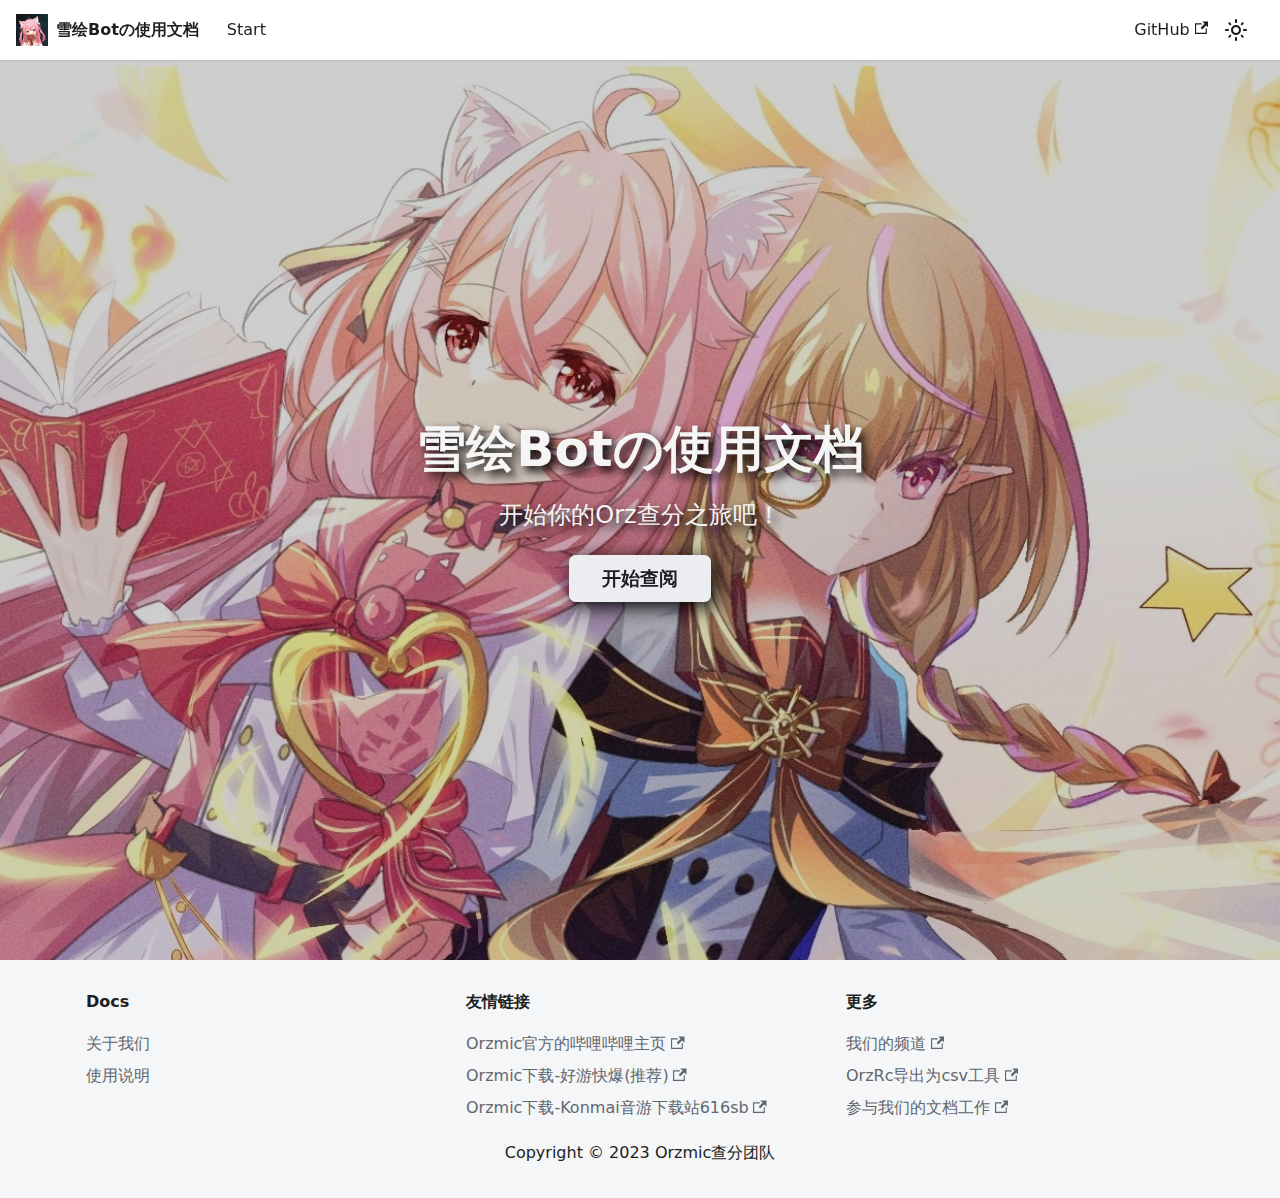
==== index.html @ 99a4433f "deploy: 4c0da86228ce7bf74ecfc6636455caff7d8a304c" ====
<!doctype html>
<html lang="zh-Hans" dir="ltr" class="plugin-pages plugin-id-default">
<head>
<meta charset="UTF-8">
<meta name="generator" content="Docusaurus v2.4.0">
<title data-rh="true">雪绘Botの使用文档</title><meta data-rh="true" property="og:title" content="雪绘Botの使用文档"><meta data-rh="true" name="viewport" content="width=device-width,initial-scale=1"><meta data-rh="true" name="twitter:card" content="summary_large_image"><meta data-rh="true" property="og:image" content="https://YukieBot.github.io/img/title.jpg"><meta data-rh="true" name="twitter:image" content="https://YukieBot.github.io/img/title.jpg"><meta data-rh="true" property="og:url" content="https://YukieBot.github.io/"><meta data-rh="true" name="docusaurus_locale" content="zh-Hans"><meta data-rh="true" name="docusaurus_tag" content="default"><meta data-rh="true" name="docsearch:language" content="zh-Hans"><meta data-rh="true" name="docsearch:docusaurus_tag" content="default"><meta data-rh="true" name="description" content="由Orz查分组共同开发的OrzmicBot，雪绘Bot，qq机器人，"><meta data-rh="true" property="og:description" content="由Orz查分组共同开发的OrzmicBot，雪绘Bot，qq机器人，"><link data-rh="true" rel="icon" href="/img/Yukie.ico"><link data-rh="true" rel="canonical" href="https://YukieBot.github.io/"><link data-rh="true" rel="alternate" href="https://YukieBot.github.io/" hreflang="zh-Hans"><link data-rh="true" rel="alternate" href="https://YukieBot.github.io/" hreflang="x-default"><script data-rh="true">function maybeInsertBanner(){window.__DOCUSAURUS_INSERT_BASEURL_BANNER&&insertBanner()}function insertBanner(){var n=document.getElementById("docusaurus-base-url-issue-banner-container");if(n){n.innerHTML='\n<div id="docusaurus-base-url-issue-banner" style="border: thick solid red; background-color: rgb(255, 230, 179); margin: 20px; padding: 20px; font-size: 20px;">\n   <p style="font-weight: bold; font-size: 30px;">Your Docusaurus site did not load properly.</p>\n   <p>A very common reason is a wrong site <a href="https://docusaurus.io/docs/docusaurus.config.js/#baseUrl" style="font-weight: bold;">baseUrl configuration</a>.</p>\n   <p>Current configured baseUrl = <span style="font-weight: bold; color: red;">/</span>  (default value)</p>\n   <p>We suggest trying baseUrl = <span id="docusaurus-base-url-issue-banner-suggestion-container" style="font-weight: bold; color: green;"></span></p>\n</div>\n';var e=document.getElementById("docusaurus-base-url-issue-banner-suggestion-container"),s=window.location.pathname,r="/"===s.substr(-1)?s:s+"/";e.innerHTML=r}}window.__DOCUSAURUS_INSERT_BASEURL_BANNER=!0,document.addEventListener("DOMContentLoaded",maybeInsertBanner)</script><link rel="stylesheet" href="/assets/css/styles.40ba8f8c.css">
<link rel="preload" href="/assets/js/runtime~main.01e84699.js" as="script">
<link rel="preload" href="/assets/js/main.6f981984.js" as="script">
</head>
<body class="navigation-with-keyboard">
<script>!function(){function t(t){document.documentElement.setAttribute("data-theme",t)}var e=function(){var t=null;try{t=new URLSearchParams(window.location.search).get("docusaurus-theme")}catch(t){}return t}()||function(){var t=null;try{t=localStorage.getItem("theme")}catch(t){}return t}();t(null!==e?e:"light")}()</script><div id="__docusaurus">
<div id="docusaurus-base-url-issue-banner-container"></div><div role="region" aria-label="跳到主要内容"><a class="skipToContent_fXgn" href="#docusaurus_skipToContent_fallback">跳到主要内容</a></div><nav aria-label="主导航" class="navbar navbar--fixed-top"><div class="navbar__inner"><div class="navbar__items"><button aria-label="切换导航栏" aria-expanded="false" class="navbar__toggle clean-btn" type="button"><svg width="30" height="30" viewBox="0 0 30 30" aria-hidden="true"><path stroke="currentColor" stroke-linecap="round" stroke-miterlimit="10" stroke-width="2" d="M4 7h22M4 15h22M4 23h22"></path></svg></button><a class="navbar__brand" href="/"><div class="navbar__logo"><img src="/img/Yukie.ico" alt="My Site Logo" class="themedImage_ToTc themedImage--light_HNdA"><img src="/img/Yukie.ico" alt="My Site Logo" class="themedImage_ToTc themedImage--dark_i4oU"></div><b class="navbar__title text--truncate">雪绘Botの使用文档</b></a><a class="navbar__item navbar__link" href="/docs/intro">Start</a></div><div class="navbar__items navbar__items--right"><a href="https://github.com/YukieBot" target="_blank" rel="noopener noreferrer" class="navbar__item navbar__link">GitHub<svg width="13.5" height="13.5" aria-hidden="true" viewBox="0 0 24 24" class="iconExternalLink_nPIU"><path fill="currentColor" d="M21 13v10h-21v-19h12v2h-10v15h17v-8h2zm3-12h-10.988l4.035 4-6.977 7.07 2.828 2.828 6.977-7.07 4.125 4.172v-11z"></path></svg></a><div class="toggle_vylO colorModeToggle_DEke"><button class="clean-btn toggleButton_gllP toggleButtonDisabled_aARS" type="button" disabled="" title="切换浅色/暗黑模式（当前为浅色模式）" aria-label="切换浅色/暗黑模式（当前为浅色模式）" aria-live="polite"><svg viewBox="0 0 24 24" width="24" height="24" class="lightToggleIcon_pyhR"><path fill="currentColor" d="M12,9c1.65,0,3,1.35,3,3s-1.35,3-3,3s-3-1.35-3-3S10.35,9,12,9 M12,7c-2.76,0-5,2.24-5,5s2.24,5,5,5s5-2.24,5-5 S14.76,7,12,7L12,7z M2,13l2,0c0.55,0,1-0.45,1-1s-0.45-1-1-1l-2,0c-0.55,0-1,0.45-1,1S1.45,13,2,13z M20,13l2,0c0.55,0,1-0.45,1-1 s-0.45-1-1-1l-2,0c-0.55,0-1,0.45-1,1S19.45,13,20,13z M11,2v2c0,0.55,0.45,1,1,1s1-0.45,1-1V2c0-0.55-0.45-1-1-1S11,1.45,11,2z M11,20v2c0,0.55,0.45,1,1,1s1-0.45,1-1v-2c0-0.55-0.45-1-1-1C11.45,19,11,19.45,11,20z M5.99,4.58c-0.39-0.39-1.03-0.39-1.41,0 c-0.39,0.39-0.39,1.03,0,1.41l1.06,1.06c0.39,0.39,1.03,0.39,1.41,0s0.39-1.03,0-1.41L5.99,4.58z M18.36,16.95 c-0.39-0.39-1.03-0.39-1.41,0c-0.39,0.39-0.39,1.03,0,1.41l1.06,1.06c0.39,0.39,1.03,0.39,1.41,0c0.39-0.39,0.39-1.03,0-1.41 L18.36,16.95z M19.42,5.99c0.39-0.39,0.39-1.03,0-1.41c-0.39-0.39-1.03-0.39-1.41,0l-1.06,1.06c-0.39,0.39-0.39,1.03,0,1.41 s1.03,0.39,1.41,0L19.42,5.99z M7.05,18.36c0.39-0.39,0.39-1.03,0-1.41c-0.39-0.39-1.03-0.39-1.41,0l-1.06,1.06 c-0.39,0.39-0.39,1.03,0,1.41s1.03,0.39,1.41,0L7.05,18.36z"></path></svg><svg viewBox="0 0 24 24" width="24" height="24" class="darkToggleIcon_wfgR"><path fill="currentColor" d="M9.37,5.51C9.19,6.15,9.1,6.82,9.1,7.5c0,4.08,3.32,7.4,7.4,7.4c0.68,0,1.35-0.09,1.99-0.27C17.45,17.19,14.93,19,12,19 c-3.86,0-7-3.14-7-7C5,9.07,6.81,6.55,9.37,5.51z M12,3c-4.97,0-9,4.03-9,9s4.03,9,9,9s9-4.03,9-9c0-0.46-0.04-0.92-0.1-1.36 c-0.98,1.37-2.58,2.26-4.4,2.26c-2.98,0-5.4-2.42-5.4-5.4c0-1.81,0.89-3.42,2.26-4.4C12.92,3.04,12.46,3,12,3L12,3z"></path></svg></button></div><div class="searchBox_ZlJk"></div></div></div><div role="presentation" class="navbar-sidebar__backdrop"></div></nav><div id="docusaurus_skipToContent_fallback" class="main-wrapper mainWrapper_z2l0"><div id="index-page-container"><div id="index-page-bg"></div><div id="index-page-bg-mask"></div><div id="index-page-main"><div id="logo"><span>雪绘Botの使用文档</span></div><div id="index-page-description">开始你的Orz查分之旅吧！</div><div id="index-page-button-container"><div id="index-page-button"><a class="button button--secondary button--lg" href="/docs/intro">开始查阅</a></div></div></div></div></div><footer class="footer"><div class="container container-fluid"><div class="row footer__links"><div class="col footer__col"><div class="footer__title">Docs</div><ul class="footer__items clean-list"><li class="footer__item"><a class="footer__link-item" href="/docs/intro">关于我们</a></li><li class="footer__item"><a class="footer__link-item" href="/docs/help">使用说明</a></li></ul></div><div class="col footer__col"><div class="footer__title">友情链接</div><ul class="footer__items clean-list"><li class="footer__item"><a href="https://space.bilibili.com/516654019" target="_blank" rel="noopener noreferrer" class="footer__link-item">Orzmic官方的哔哩哔哩主页<svg width="13.5" height="13.5" aria-hidden="true" viewBox="0 0 24 24" class="iconExternalLink_nPIU"><path fill="currentColor" d="M21 13v10h-21v-19h12v2h-10v15h17v-8h2zm3-12h-10.988l4.035 4-6.977 7.07 2.828 2.828 6.977-7.07 4.125 4.172v-11z"></path></svg></a></li><li class="footer__item"><a href="https://www.3839.com/a/131304.htm" target="_blank" rel="noopener noreferrer" class="footer__link-item">Orzmic下载-好游快爆(推荐)<svg width="13.5" height="13.5" aria-hidden="true" viewBox="0 0 24 24" class="iconExternalLink_nPIU"><path fill="currentColor" d="M21 13v10h-21v-19h12v2h-10v15h17v-8h2zm3-12h-10.988l4.035 4-6.977 7.07 2.828 2.828 6.977-7.07 4.125 4.172v-11z"></path></svg></a></li><li class="footer__item"><a href="https://616.sb/#O" target="_blank" rel="noopener noreferrer" class="footer__link-item">Orzmic下载-Konmai音游下载站616sb<svg width="13.5" height="13.5" aria-hidden="true" viewBox="0 0 24 24" class="iconExternalLink_nPIU"><path fill="currentColor" d="M21 13v10h-21v-19h12v2h-10v15h17v-8h2zm3-12h-10.988l4.035 4-6.977 7.07 2.828 2.828 6.977-7.07 4.125 4.172v-11z"></path></svg></a></li></ul></div><div class="col footer__col"><div class="footer__title">更多</div><ul class="footer__items clean-list"><li class="footer__item"><a href="https://pd.qq.com/s/dyvq3ldez" target="_blank" rel="noopener noreferrer" class="footer__link-item">我们的频道<svg width="13.5" height="13.5" aria-hidden="true" viewBox="0 0 24 24" class="iconExternalLink_nPIU"><path fill="currentColor" d="M21 13v10h-21v-19h12v2h-10v15h17v-8h2zm3-12h-10.988l4.035 4-6.977 7.07 2.828 2.828 6.977-7.07 4.125 4.172v-11z"></path></svg></a></li><li class="footer__item"><a href="https://orztool.github.io/" target="_blank" rel="noopener noreferrer" class="footer__link-item">OrzRc导出为csv工具<svg width="13.5" height="13.5" aria-hidden="true" viewBox="0 0 24 24" class="iconExternalLink_nPIU"><path fill="currentColor" d="M21 13v10h-21v-19h12v2h-10v15h17v-8h2zm3-12h-10.988l4.035 4-6.977 7.07 2.828 2.828 6.977-7.07 4.125 4.172v-11z"></path></svg></a></li><li class="footer__item"><a href="https://github.com/yukiebot/yukiebot.github.io/" target="_blank" rel="noopener noreferrer" class="footer__link-item">参与我们的文档工作<svg width="13.5" height="13.5" aria-hidden="true" viewBox="0 0 24 24" class="iconExternalLink_nPIU"><path fill="currentColor" d="M21 13v10h-21v-19h12v2h-10v15h17v-8h2zm3-12h-10.988l4.035 4-6.977 7.07 2.828 2.828 6.977-7.07 4.125 4.172v-11z"></path></svg></a></li></ul></div></div><div class="footer__bottom text--center"><div class="footer__copyright">Copyright © 2023 Orzmic查分团队</div></div></div></footer></div>
<script src="/assets/js/runtime~main.01e84699.js"></script>
<script src="/assets/js/main.6f981984.js"></script>
</body>
</html>
---- assets/css/styles.40ba8f8c.css ----
.col,.container{padding:0 var(--ifm-spacing-horizontal);width:100%}.markdown>h2,.markdown>h3,.markdown>h4,.markdown>h5,.markdown>h6{margin-bottom:calc(var(--ifm-heading-vertical-rhythm-bottom)*var(--ifm-leading))}.markdown li,body{word-wrap:break-word}body,ol ol,ol ul,ul ol,ul ul{margin:0}pre,table{overflow:auto}blockquote,pre{margin:0 0 var(--ifm-spacing-vertical)}.breadcrumbs__link,.button{transition-timing-function:var(--ifm-transition-timing-default)}.button,code{vertical-align:middle}.button--outline.button--active,.button--outline:active,.button--outline:hover,:root{--ifm-button-color:var(--ifm-font-color-base-inverse)}.menu__link:hover,a{transition:color var(--ifm-transition-fast) var(--ifm-transition-timing-default)}.navbar--dark,:root{--ifm-navbar-link-hover-color:var(--ifm-color-primary)}.menu,.navbar-sidebar{overflow-x:hidden}:root,html[data-theme=dark]{--ifm-color-emphasis-500:var(--ifm-color-gray-500)}.toggleButton_gllP,html{-webkit-tap-highlight-color:transparent}.clean-list,.containsTaskList_mC6p,.details_lb9f>summary,.dropdown__menu,.menu__list{list-style:none}:root{--ifm-color-scheme:light;--ifm-dark-value:10%;--ifm-darker-value:15%;--ifm-darkest-value:30%;--ifm-light-value:15%;--ifm-lighter-value:30%;--ifm-lightest-value:50%;--ifm-contrast-background-value:90%;--ifm-contrast-foreground-value:70%;--ifm-contrast-background-dark-value:70%;--ifm-contrast-foreground-dark-value:90%;--ifm-color-primary:#3578e5;--ifm-color-secondary:#ebedf0;--ifm-color-success:#00a400;--ifm-color-info:#54c7ec;--ifm-color-warning:#ffba00;--ifm-color-danger:#fa383e;--ifm-color-primary-dark:#306cce;--ifm-color-primary-darker:#2d66c3;--ifm-color-primary-darkest:#2554a0;--ifm-color-primary-light:#538ce9;--ifm-color-primary-lighter:#72a1ed;--ifm-color-primary-lightest:#9abcf2;--ifm-color-primary-contrast-background:#ebf2fc;--ifm-color-primary-contrast-foreground:#102445;--ifm-color-secondary-dark:#d4d5d8;--ifm-color-secondary-darker:#c8c9cc;--ifm-color-secondary-darkest:#a4a6a8;--ifm-color-secondary-light:#eef0f2;--ifm-color-secondary-lighter:#f1f2f5;--ifm-color-secondary-lightest:#f5f6f8;--ifm-color-secondary-contrast-background:#fdfdfe;--ifm-color-secondary-contrast-foreground:#474748;--ifm-color-success-dark:#009400;--ifm-color-success-darker:#008b00;--ifm-color-success-darkest:#007300;--ifm-color-success-light:#26b226;--ifm-color-success-lighter:#4dbf4d;--ifm-color-success-lightest:#80d280;--ifm-color-success-contrast-background:#e6f6e6;--ifm-color-success-contrast-foreground:#003100;--ifm-color-info-dark:#4cb3d4;--ifm-color-info-darker:#47a9c9;--ifm-color-info-darkest:#3b8ba5;--ifm-color-info-light:#6ecfef;--ifm-color-info-lighter:#87d8f2;--ifm-color-info-lightest:#aae3f6;--ifm-color-info-contrast-background:#eef9fd;--ifm-color-info-contrast-foreground:#193c47;--ifm-color-warning-dark:#e6a700;--ifm-color-warning-darker:#d99e00;--ifm-color-warning-darkest:#b38200;--ifm-color-warning-light:#ffc426;--ifm-color-warning-lighter:#ffcf4d;--ifm-color-warning-lightest:#ffdd80;--ifm-color-warning-contrast-background:#fff8e6;--ifm-color-warning-contrast-foreground:#4d3800;--ifm-color-danger-dark:#e13238;--ifm-color-danger-darker:#d53035;--ifm-color-danger-darkest:#af272b;--ifm-color-danger-light:#fb565b;--ifm-color-danger-lighter:#fb7478;--ifm-color-danger-lightest:#fd9c9f;--ifm-color-danger-contrast-background:#ffebec;--ifm-color-danger-contrast-foreground:#4b1113;--ifm-color-white:#fff;--ifm-color-black:#000;--ifm-color-gray-0:var(--ifm-color-white);--ifm-color-gray-100:#f5f6f7;--ifm-color-gray-200:#ebedf0;--ifm-color-gray-300:#dadde1;--ifm-color-gray-400:#ccd0d5;--ifm-color-gray-500:#bec3c9;--ifm-color-gray-600:#8d949e;--ifm-color-gray-700:#606770;--ifm-color-gray-800:#444950;--ifm-color-gray-900:#1c1e21;--ifm-color-gray-1000:var(--ifm-color-black);--ifm-color-emphasis-0:var(--ifm-color-gray-0);--ifm-color-emphasis-100:var(--ifm-color-gray-100);--ifm-color-emphasis-200:var(--ifm-color-gray-200);--ifm-color-emphasis-300:var(--ifm-color-gray-300);--ifm-color-emphasis-400:var(--ifm-color-gray-400);--ifm-color-emphasis-600:var(--ifm-color-gray-600);--ifm-color-emphasis-700:var(--ifm-color-gray-700);--ifm-color-emphasis-800:var(--ifm-color-gray-800);--ifm-color-emphasis-900:var(--ifm-color-gray-900);--ifm-color-emphasis-1000:var(--ifm-color-gray-1000);--ifm-color-content:var(--ifm-color-emphasis-900);--ifm-color-content-inverse:var(--ifm-color-emphasis-0);--ifm-color-content-secondary:#525860;--ifm-background-color:#0000;--ifm-background-surface-color:var(--ifm-color-content-inverse);--ifm-global-border-width:1px;--ifm-global-radius:0.4rem;--ifm-hover-overlay:#0000000d;--ifm-font-color-base:var(--ifm-color-content);--ifm-font-color-base-inverse:var(--ifm-color-content-inverse);--ifm-font-color-secondary:var(--ifm-color-content-secondary);--ifm-font-family-base:system-ui,-apple-system,Segoe UI,Roboto,Ubuntu,Cantarell,Noto Sans,sans-serif,BlinkMacSystemFont,"Segoe UI",Helvetica,Arial,sans-serif,"Apple Color Emoji","Segoe UI Emoji","Segoe UI Symbol";--ifm-font-family-monospace:SFMono-Regular,Menlo,Monaco,Consolas,"Liberation Mono","Courier New",monospace;--ifm-font-size-base:100%;--ifm-font-weight-light:300;--ifm-font-weight-normal:400;--ifm-font-weight-semibold:500;--ifm-font-weight-bold:700;--ifm-font-weight-base:var(--ifm-font-weight-normal);--ifm-line-height-base:1.65;--ifm-global-spacing:1rem;--ifm-spacing-vertical:var(--ifm-global-spacing);--ifm-spacing-horizontal:var(--ifm-global-spacing);--ifm-transition-fast:200ms;--ifm-transition-slow:400ms;--ifm-transition-timing-default:cubic-bezier(0.08,0.52,0.52,1);--ifm-global-shadow-lw:0 1px 2px 0 #0000001a;--ifm-global-shadow-md:0 5px 40px #0003;--ifm-global-shadow-tl:0 12px 28px 0 #0003,0 2px 4px 0 #0000001a;--ifm-z-index-dropdown:100;--ifm-z-index-fixed:200;--ifm-z-index-overlay:400;--ifm-container-width:1140px;--ifm-container-width-xl:1320px;--ifm-code-background:#f6f7f8;--ifm-code-border-radius:var(--ifm-global-radius);--ifm-code-font-size:90%;--ifm-code-padding-horizontal:0.1rem;--ifm-code-padding-vertical:0.1rem;--ifm-pre-background:var(--ifm-code-background);--ifm-pre-border-radius:var(--ifm-code-border-radius);--ifm-pre-color:inherit;--ifm-pre-line-height:1.45;--ifm-pre-padding:1rem;--ifm-heading-color:inherit;--ifm-heading-margin-top:0;--ifm-heading-margin-bottom:var(--ifm-spacing-vertical);--ifm-heading-font-family:var(--ifm-font-family-base);--ifm-heading-font-weight:var(--ifm-font-weight-bold);--ifm-heading-line-height:1.25;--ifm-h1-font-size:2rem;--ifm-h2-font-size:1.5rem;--ifm-h3-font-size:1.25rem;--ifm-h4-font-size:1rem;--ifm-h5-font-size:0.875rem;--ifm-h6-font-size:0.85rem;--ifm-image-alignment-padding:1.25rem;--ifm-leading-desktop:1.25;--ifm-leading:calc(var(--ifm-leading-desktop)*1rem);--ifm-list-left-padding:2rem;--ifm-list-margin:1rem;--ifm-list-item-margin:0.25rem;--ifm-list-paragraph-margin:1rem;--ifm-table-cell-padding:0.75rem;--ifm-table-background:#0000;--ifm-table-stripe-background:#00000008;--ifm-table-border-width:1px;--ifm-table-border-color:var(--ifm-color-emphasis-300);--ifm-table-head-background:inherit;--ifm-table-head-color:inherit;--ifm-table-head-font-weight:var(--ifm-font-weight-bold);--ifm-table-cell-color:inherit;--ifm-link-color:var(--ifm-color-primary);--ifm-link-decoration:none;--ifm-link-hover-color:var(--ifm-link-color);--ifm-link-hover-decoration:underline;--ifm-paragraph-margin-bottom:var(--ifm-leading);--ifm-blockquote-font-size:var(--ifm-font-size-base);--ifm-blockquote-border-left-width:2px;--ifm-blockquote-padding-horizontal:var(--ifm-spacing-horizontal);--ifm-blockquote-padding-vertical:0;--ifm-blockquote-shadow:none;--ifm-blockquote-color:var(--ifm-color-emphasis-800);--ifm-blockquote-border-color:var(--ifm-color-emphasis-300);--ifm-hr-background-color:var(--ifm-color-emphasis-500);--ifm-hr-height:1px;--ifm-hr-margin-vertical:1.5rem;--ifm-scrollbar-size:7px;--ifm-scrollbar-track-background-color:#f1f1f1;--ifm-scrollbar-thumb-background-color:silver;--ifm-scrollbar-thumb-hover-background-color:#a7a7a7;--ifm-alert-background-color:inherit;--ifm-alert-border-color:inherit;--ifm-alert-border-radius:var(--ifm-global-radius);--ifm-alert-border-width:0px;--ifm-alert-border-left-width:5px;--ifm-alert-color:var(--ifm-font-color-base);--ifm-alert-padding-horizontal:var(--ifm-spacing-horizontal);--ifm-alert-padding-vertical:var(--ifm-spacing-vertical);--ifm-alert-shadow:var(--ifm-global-shadow-lw);--ifm-avatar-intro-margin:1rem;--ifm-avatar-intro-alignment:inherit;--ifm-avatar-photo-size:3rem;--ifm-badge-background-color:inherit;--ifm-badge-border-color:inherit;--ifm-badge-border-radius:var(--ifm-global-radius);--ifm-badge-border-width:var(--ifm-global-border-width);--ifm-badge-color:var(--ifm-color-white);--ifm-badge-padding-horizontal:calc(var(--ifm-spacing-horizontal)*0.5);--ifm-badge-padding-vertical:calc(var(--ifm-spacing-vertical)*0.25);--ifm-breadcrumb-border-radius:1.5rem;--ifm-breadcrumb-spacing:0.5rem;--ifm-breadcrumb-color-active:var(--ifm-color-primary);--ifm-breadcrumb-item-background-active:var(--ifm-hover-overlay);--ifm-breadcrumb-padding-horizontal:0.8rem;--ifm-breadcrumb-padding-vertical:0.4rem;--ifm-breadcrumb-size-multiplier:1;--ifm-breadcrumb-separator:url('data:image/svg+xml;utf8,<svg xmlns="http://www.w3.org/2000/svg" x="0px" y="0px" viewBox="0 0 256 256"><g><g><polygon points="79.093,0 48.907,30.187 146.72,128 48.907,225.813 79.093,256 207.093,128"/></g></g><g></g><g></g><g></g><g></g><g></g><g></g><g></g><g></g><g></g><g></g><g></g><g></g><g></g><g></g><g></g></svg>');--ifm-breadcrumb-separator-filter:none;--ifm-breadcrumb-separator-size:0.5rem;--ifm-breadcrumb-separator-size-multiplier:1.25;--ifm-button-background-color:inherit;--ifm-button-border-color:var(--ifm-button-background-color);--ifm-button-border-width:var(--ifm-global-border-width);--ifm-button-font-weight:var(--ifm-font-weight-bold);--ifm-button-padding-horizontal:1.5rem;--ifm-button-padding-vertical:0.375rem;--ifm-button-size-multiplier:1;--ifm-button-transition-duration:var(--ifm-transition-fast);--ifm-button-border-radius:calc(var(--ifm-global-radius)*var(--ifm-button-size-multiplier));--ifm-button-group-spacing:2px;--ifm-card-background-color:var(--ifm-background-surface-color);--ifm-card-border-radius:calc(var(--ifm-global-radius)*2);--ifm-card-horizontal-spacing:var(--ifm-global-spacing);--ifm-card-vertical-spacing:var(--ifm-global-spacing);--ifm-toc-border-color:var(--ifm-color-emphasis-300);--ifm-toc-link-color:var(--ifm-color-content-secondary);--ifm-toc-padding-vertical:0.5rem;--ifm-toc-padding-horizontal:0.5rem;--ifm-dropdown-background-color:var(--ifm-background-surface-color);--ifm-dropdown-font-weight:var(--ifm-font-weight-semibold);--ifm-dropdown-link-color:var(--ifm-font-color-base);--ifm-dropdown-hover-background-color:var(--ifm-hover-overlay);--ifm-footer-background-color:var(--ifm-color-emphasis-100);--ifm-footer-color:inherit;--ifm-footer-link-color:var(--ifm-color-emphasis-700);--ifm-footer-link-hover-color:var(--ifm-color-primary);--ifm-footer-link-horizontal-spacing:0.5rem;--ifm-footer-padding-horizontal:calc(var(--ifm-spacing-horizontal)*2);--ifm-footer-padding-vertical:calc(var(--ifm-spacing-vertical)*2);--ifm-footer-title-color:inherit;--ifm-footer-logo-max-width:min(30rem,90vw);--ifm-hero-background-color:var(--ifm-background-surface-color);--ifm-hero-text-color:var(--ifm-color-emphasis-800);--ifm-menu-color:var(--ifm-color-emphasis-700);--ifm-menu-color-active:var(--ifm-color-primary);--ifm-menu-color-background-active:var(--ifm-hover-overlay);--ifm-menu-color-background-hover:var(--ifm-hover-overlay);--ifm-menu-link-padding-horizontal:0.75rem;--ifm-menu-link-padding-vertical:0.375rem;--ifm-menu-link-sublist-icon:url('data:image/svg+xml;utf8,<svg xmlns="http://www.w3.org/2000/svg" width="16px" height="16px" viewBox="0 0 24 24"><path fill="rgba(0,0,0,0.5)" d="M7.41 15.41L12 10.83l4.59 4.58L18 14l-6-6-6 6z"></path></svg>');--ifm-menu-link-sublist-icon-filter:none;--ifm-navbar-background-color:var(--ifm-background-surface-color);--ifm-navbar-height:3.75rem;--ifm-navbar-item-padding-horizontal:0.75rem;--ifm-navbar-item-padding-vertical:0.25rem;--ifm-navbar-link-color:var(--ifm-font-color-base);--ifm-navbar-link-active-color:var(--ifm-link-color);--ifm-navbar-padding-horizontal:var(--ifm-spacing-horizontal);--ifm-navbar-padding-vertical:calc(var(--ifm-spacing-vertical)*0.5);--ifm-navbar-shadow:var(--ifm-global-shadow-lw);--ifm-navbar-search-input-background-color:var(--ifm-color-emphasis-200);--ifm-navbar-search-input-color:var(--ifm-color-emphasis-800);--ifm-navbar-search-input-placeholder-color:var(--ifm-color-emphasis-500);--ifm-navbar-search-input-icon:url('data:image/svg+xml;utf8,<svg fill="currentColor" xmlns="http://www.w3.org/2000/svg" viewBox="0 0 16 16" height="16px" width="16px"><path d="M6.02945,10.20327a4.17382,4.17382,0,1,1,4.17382-4.17382A4.15609,4.15609,0,0,1,6.02945,10.20327Zm9.69195,4.2199L10.8989,9.59979A5.88021,5.88021,0,0,0,12.058,6.02856,6.00467,6.00467,0,1,0,9.59979,10.8989l4.82338,4.82338a.89729.89729,0,0,0,1.29912,0,.89749.89749,0,0,0-.00087-1.29909Z" /></svg>');--ifm-navbar-sidebar-width:83vw;--ifm-pagination-border-radius:var(--ifm-global-radius);--ifm-pagination-color-active:var(--ifm-color-primary);--ifm-pagination-font-size:1rem;--ifm-pagination-item-active-background:var(--ifm-hover-overlay);--ifm-pagination-page-spacing:0.2em;--ifm-pagination-padding-horizontal:calc(var(--ifm-spacing-horizontal)*1);--ifm-pagination-padding-vertical:calc(var(--ifm-spacing-vertical)*0.25);--ifm-pagination-nav-border-radius:var(--ifm-global-radius);--ifm-pagination-nav-color-hover:var(--ifm-color-primary);--ifm-pills-color-active:var(--ifm-color-primary);--ifm-pills-color-background-active:var(--ifm-hover-overlay);--ifm-pills-spacing:0.125rem;--ifm-tabs-color:var(--ifm-font-color-secondary);--ifm-tabs-color-active:var(--ifm-color-primary);--ifm-tabs-color-active-border:var(--ifm-tabs-color-active);--ifm-tabs-padding-horizontal:1rem;--ifm-tabs-padding-vertical:1rem;--docusaurus-progress-bar-color:var(--ifm-color-primary);--ifm-color-primary:#ff8661;--ifm-color-primary-dark:#ff6b3e;--ifm-color-primary-darker:#ff5e2c;--ifm-color-primary-darkest:#f63a00;--ifm-color-primary-light:#ffa184;--ifm-color-primary-lighter:#ffae96;--ifm-color-primary-lightest:#ffd7cb;--ifm-code-font-size:95%;--docusaurus-highlighted-code-line-bg:#0000001a;--docusaurus-announcement-bar-height:auto;--docusaurus-tag-list-border:var(--ifm-color-emphasis-300);--docusaurus-collapse-button-bg:#0000;--docusaurus-collapse-button-bg-hover:#0000001a;--doc-sidebar-width:300px;--doc-sidebar-hidden-width:30px}.badge--danger,.badge--info,.badge--primary,.badge--secondary,.badge--success,.badge--warning{--ifm-badge-border-color:var(--ifm-badge-background-color)}.button--link,.button--outline{--ifm-button-background-color:#0000}*{box-sizing:border-box}html{-webkit-font-smoothing:antialiased;-webkit-text-size-adjust:100%;text-size-adjust:100%;background-color:var(--ifm-background-color);color:var(--ifm-font-color-base);color-scheme:var(--ifm-color-scheme);font:var(--ifm-font-size-base)/var(--ifm-line-height-base) var(--ifm-font-family-base);text-rendering:optimizelegibility}iframe{border:0;color-scheme:auto}.container{margin:0 auto;max-width:var(--ifm-container-width)}.container--fluid{max-width:inherit}.row{display:flex;flex-wrap:wrap;margin:0 calc(var(--ifm-spacing-horizontal)*-1)}.margin-bottom--none,.margin-vert--none,.markdown>:last-child{margin-bottom:0!important}.margin-top--none,.margin-vert--none{margin-top:0!important}.row--no-gutters{margin-left:0;margin-right:0}.margin-horiz--none,.margin-right--none{margin-right:0!important}.row--no-gutters>.col{padding-left:0;padding-right:0}.row--align-top{align-items:flex-start}.row--align-bottom{align-items:flex-end}.menuExternalLink_NmtK,.row--align-center{align-items:center}.row--align-stretch{align-items:stretch}.row--align-baseline{align-items:baseline}.col{--ifm-col-width:100%;flex:1 0;margin-left:0;max-width:var(--ifm-col-width)}.padding-bottom--none,.padding-vert--none{padding-bottom:0!important}.padding-top--none,.padding-vert--none{padding-top:0!important}.padding-horiz--none,.padding-left--none{padding-left:0!important}.padding-horiz--none,.padding-right--none{padding-right:0!important}.col[class*=col--]{flex:0 0 var(--ifm-col-width)}.col--1{--ifm-col-width:8.33333%}.col--offset-1{margin-left:8.33333%}.col--2{--ifm-col-width:16.66667%}.col--offset-2{margin-left:16.66667%}.col--3{--ifm-col-width:25%}.col--offset-3{margin-left:25%}.col--4{--ifm-col-width:33.33333%}.col--offset-4{margin-left:33.33333%}.col--5{--ifm-col-width:41.66667%}.col--offset-5{margin-left:41.66667%}.col--6{--ifm-col-width:50%}.col--offset-6{margin-left:50%}.col--7{--ifm-col-width:58.33333%}.col--offset-7{margin-left:58.33333%}.col--8{--ifm-col-width:66.66667%}.col--offset-8{margin-left:66.66667%}.col--9{--ifm-col-width:75%}.col--offset-9{margin-left:75%}.col--10{--ifm-col-width:83.33333%}.col--offset-10{margin-left:83.33333%}.col--11{--ifm-col-width:91.66667%}.col--offset-11{margin-left:91.66667%}.col--12{--ifm-col-width:100%}.col--offset-12{margin-left:100%}.margin-horiz--none,.margin-left--none{margin-left:0!important}.margin--none{margin:0!important}.margin-bottom--xs,.margin-vert--xs{margin-bottom:.25rem!important}.margin-top--xs,.margin-vert--xs{margin-top:.25rem!important}.margin-horiz--xs,.margin-left--xs{margin-left:.25rem!important}.margin-horiz--xs,.margin-right--xs{margin-right:.25rem!important}.margin--xs{margin:.25rem!important}.margin-bottom--sm,.margin-vert--sm{margin-bottom:.5rem!important}.margin-top--sm,.margin-vert--sm{margin-top:.5rem!important}.margin-horiz--sm,.margin-left--sm{margin-left:.5rem!important}.margin-horiz--sm,.margin-right--sm{margin-right:.5rem!important}.margin--sm{margin:.5rem!important}.margin-bottom--md,.margin-vert--md{margin-bottom:1rem!important}.margin-top--md,.margin-vert--md{margin-top:1rem!important}.margin-horiz--md,.margin-left--md{margin-left:1rem!important}.margin-horiz--md,.margin-right--md{margin-right:1rem!important}.margin--md{margin:1rem!important}.margin-bottom--lg,.margin-vert--lg{margin-bottom:2rem!important}.margin-top--lg,.margin-vert--lg{margin-top:2rem!important}.margin-horiz--lg,.margin-left--lg{margin-left:2rem!important}.margin-horiz--lg,.margin-right--lg{margin-right:2rem!important}.margin--lg{margin:2rem!important}.margin-bottom--xl,.margin-vert--xl{margin-bottom:5rem!important}.margin-top--xl,.margin-vert--xl{margin-top:5rem!important}.margin-horiz--xl,.margin-left--xl{margin-left:5rem!important}.margin-horiz--xl,.margin-right--xl{margin-right:5rem!important}.margin--xl{margin:5rem!important}.padding--none{padding:0!important}.padding-bottom--xs,.padding-vert--xs{padding-bottom:.25rem!important}.padding-top--xs,.padding-vert--xs{padding-top:.25rem!important}.padding-horiz--xs,.padding-left--xs{padding-left:.25rem!important}.padding-horiz--xs,.padding-right--xs{padding-right:.25rem!important}.padding--xs{padding:.25rem!important}.padding-bottom--sm,.padding-vert--sm{padding-bottom:.5rem!important}.padding-top--sm,.padding-vert--sm{padding-top:.5rem!important}.padding-horiz--sm,.padding-left--sm{padding-left:.5rem!important}.padding-horiz--sm,.padding-right--sm{padding-right:.5rem!important}.padding--sm{padding:.5rem!important}.padding-bottom--md,.padding-vert--md{padding-bottom:1rem!important}.padding-top--md,.padding-vert--md{padding-top:1rem!important}.padding-horiz--md,.padding-left--md{padding-left:1rem!important}.padding-horiz--md,.padding-right--md{padding-right:1rem!important}.padding--md{padding:1rem!important}.padding-bottom--lg,.padding-vert--lg{padding-bottom:2rem!important}.padding-top--lg,.padding-vert--lg{padding-top:2rem!important}.padding-horiz--lg,.padding-left--lg{padding-left:2rem!important}.padding-horiz--lg,.padding-right--lg{padding-right:2rem!important}.padding--lg{padding:2rem!important}.padding-bottom--xl,.padding-vert--xl{padding-bottom:5rem!important}.padding-top--xl,.padding-vert--xl{padding-top:5rem!important}.padding-horiz--xl,.padding-left--xl{padding-left:5rem!important}.padding-horiz--xl,.padding-right--xl{padding-right:5rem!important}.padding--xl{padding:5rem!important}code{background-color:var(--ifm-code-background);border:.1rem solid #0000001a;border-radius:var(--ifm-code-border-radius);font-family:var(--ifm-font-family-monospace);font-size:var(--ifm-code-font-size);padding:var(--ifm-code-padding-vertical) var(--ifm-code-padding-horizontal)}a code{color:inherit}pre{background-color:var(--ifm-pre-background);border-radius:var(--ifm-pre-border-radius);color:var(--ifm-pre-color);font:var(--ifm-code-font-size)/var(--ifm-pre-line-height) var(--ifm-font-family-monospace);padding:var(--ifm-pre-padding)}pre code{background-color:initial;border:none;font-size:100%;line-height:inherit;padding:0}kbd{background-color:var(--ifm-color-emphasis-0);border:1px solid var(--ifm-color-emphasis-400);border-radius:.2rem;box-shadow:inset 0 -1px 0 var(--ifm-color-emphasis-400);color:var(--ifm-color-emphasis-800);font:80% var(--ifm-font-family-monospace);padding:.15rem .3rem}h1,h2,h3,h4,h5,h6{color:var(--ifm-heading-color);font-family:var(--ifm-heading-font-family);font-weight:var(--ifm-heading-font-weight);line-height:var(--ifm-heading-line-height);margin:var(--ifm-heading-margin-top) 0 var(--ifm-heading-margin-bottom) 0}h1{font-size:var(--ifm-h1-font-size)}h2{font-size:var(--ifm-h2-font-size)}h3{font-size:var(--ifm-h3-font-size)}h4{font-size:var(--ifm-h4-font-size)}h5{font-size:var(--ifm-h5-font-size)}h6{font-size:var(--ifm-h6-font-size)}img{max-width:100%}img[align=right]{padding-left:var(--image-alignment-padding)}img[align=left]{padding-right:var(--image-alignment-padding)}.markdown{--ifm-h1-vertical-rhythm-top:3;--ifm-h2-vertical-rhythm-top:2;--ifm-h3-vertical-rhythm-top:1.5;--ifm-heading-vertical-rhythm-top:1.25;--ifm-h1-vertical-rhythm-bottom:1.25;--ifm-heading-vertical-rhythm-bottom:1}.markdown:after,.markdown:before{content:"";display:table}.markdown:after{clear:both}.markdown h1:first-child{--ifm-h1-font-size:3rem;margin-bottom:calc(var(--ifm-h1-vertical-rhythm-bottom)*var(--ifm-leading))}.markdown>h2{--ifm-h2-font-size:2rem;margin-top:calc(var(--ifm-h2-vertical-rhythm-top)*var(--ifm-leading))}.markdown>h3{--ifm-h3-font-size:1.5rem;margin-top:calc(var(--ifm-h3-vertical-rhythm-top)*var(--ifm-leading))}.markdown>h4,.markdown>h5,.markdown>h6{margin-top:calc(var(--ifm-heading-vertical-rhythm-top)*var(--ifm-leading))}.markdown>p,.markdown>pre,.markdown>ul{margin-bottom:var(--ifm-leading)}.markdown li>p{margin-top:var(--ifm-list-paragraph-margin)}.markdown li+li{margin-top:var(--ifm-list-item-margin)}ol,ul{margin:0 0 var(--ifm-list-margin);padding-left:var(--ifm-list-left-padding)}ol ol,ul ol{list-style-type:lower-roman}ol ol ol,ol ul ol,ul ol ol,ul ul ol{list-style-type:lower-alpha}table{border-collapse:collapse;display:block;margin-bottom:var(--ifm-spacing-vertical)}table thead tr{border-bottom:2px solid var(--ifm-table-border-color)}table thead,table tr:nth-child(2n){background-color:var(--ifm-table-stripe-background)}table tr{background-color:var(--ifm-table-background);border-top:var(--ifm-table-border-width) solid var(--ifm-table-border-color)}table td,table th{border:var(--ifm-table-border-width) solid var(--ifm-table-border-color);padding:var(--ifm-table-cell-padding)}table th{background-color:var(--ifm-table-head-background);color:var(--ifm-table-head-color);font-weight:var(--ifm-table-head-font-weight)}table td{color:var(--ifm-table-cell-color)}strong{font-weight:var(--ifm-font-weight-bold)}a{color:var(--ifm-link-color);text-decoration:var(--ifm-link-decoration)}a:hover{color:var(--ifm-link-hover-color);text-decoration:var(--ifm-link-hover-decoration)}.button:hover,.text--no-decoration,.text--no-decoration:hover,a:not([href]){text-decoration:none}p{margin:0 0 var(--ifm-paragraph-margin-bottom)}blockquote{border-left:var(--ifm-blockquote-border-left-width) solid var(--ifm-blockquote-border-color);box-shadow:var(--ifm-blockquote-shadow);color:var(--ifm-blockquote-color);font-size:var(--ifm-blockquote-font-size);padding:var(--ifm-blockquote-padding-vertical) var(--ifm-blockquote-padding-horizontal)}blockquote>:first-child{margin-top:0}blockquote>:last-child{margin-bottom:0}hr{background-color:var(--ifm-hr-background-color);border:0;height:var(--ifm-hr-height);margin:var(--ifm-hr-margin-vertical) 0}.shadow--lw{box-shadow:var(--ifm-global-shadow-lw)!important}.shadow--md{box-shadow:var(--ifm-global-shadow-md)!important}.shadow--tl{box-shadow:var(--ifm-global-shadow-tl)!important}.text--primary,.wordWrapButtonEnabled_EoeP .wordWrapButtonIcon_Bwma{color:var(--ifm-color-primary)}.text--secondary{color:var(--ifm-color-secondary)}.text--success{color:var(--ifm-color-success)}.text--info{color:var(--ifm-color-info)}.text--warning{color:var(--ifm-color-warning)}.text--danger{color:var(--ifm-color-danger)}.text--center{text-align:center}.text--left{text-align:left}.text--justify{text-align:justify}.text--right{text-align:right}.text--capitalize{text-transform:capitalize}.text--lowercase{text-transform:lowercase}.admonitionHeading_tbUL,.alert__heading,.text--uppercase{text-transform:uppercase}.text--light{font-weight:var(--ifm-font-weight-light)}.text--normal{font-weight:var(--ifm-font-weight-normal)}.text--semibold{font-weight:var(--ifm-font-weight-semibold)}.text--bold{font-weight:var(--ifm-font-weight-bold)}.text--italic{font-style:italic}.text--truncate{overflow:hidden;text-overflow:ellipsis;white-space:nowrap}.text--break{word-wrap:break-word!important;word-break:break-word!important}.clean-btn{background:none;border:none;color:inherit;cursor:pointer;font-family:inherit;padding:0}.alert,.alert .close{color:var(--ifm-alert-foreground-color)}.clean-list{padding-left:0}.alert--primary{--ifm-alert-background-color:var(--ifm-color-primary-contrast-background);--ifm-alert-background-color-highlight:#3578e526;--ifm-alert-foreground-color:var(--ifm-color-primary-contrast-foreground);--ifm-alert-border-color:var(--ifm-color-primary-dark)}.alert--secondary{--ifm-alert-background-color:var(--ifm-color-secondary-contrast-background);--ifm-alert-background-color-highlight:#ebedf026;--ifm-alert-foreground-color:var(--ifm-color-secondary-contrast-foreground);--ifm-alert-border-color:var(--ifm-color-secondary-dark)}.alert--success{--ifm-alert-background-color:var(--ifm-color-success-contrast-background);--ifm-alert-background-color-highlight:#00a40026;--ifm-alert-foreground-color:var(--ifm-color-success-contrast-foreground);--ifm-alert-border-color:var(--ifm-color-success-dark)}.alert--info{--ifm-alert-background-color:var(--ifm-color-info-contrast-background);--ifm-alert-background-color-highlight:#54c7ec26;--ifm-alert-foreground-color:var(--ifm-color-info-contrast-foreground);--ifm-alert-border-color:var(--ifm-color-info-dark)}.alert--warning{--ifm-alert-background-color:var(--ifm-color-warning-contrast-background);--ifm-alert-background-color-highlight:#ffba0026;--ifm-alert-foreground-color:var(--ifm-color-warning-contrast-foreground);--ifm-alert-border-color:var(--ifm-color-warning-dark)}.alert--danger{--ifm-alert-background-color:var(--ifm-color-danger-contrast-background);--ifm-alert-background-color-highlight:#fa383e26;--ifm-alert-foreground-color:var(--ifm-color-danger-contrast-foreground);--ifm-alert-border-color:var(--ifm-color-danger-dark)}.alert{--ifm-code-background:var(--ifm-alert-background-color-highlight);--ifm-link-color:var(--ifm-alert-foreground-color);--ifm-link-hover-color:var(--ifm-alert-foreground-color);--ifm-link-decoration:underline;--ifm-tabs-color:var(--ifm-alert-foreground-color);--ifm-tabs-color-active:var(--ifm-alert-foreground-color);--ifm-tabs-color-active-border:var(--ifm-alert-border-color);background-color:var(--ifm-alert-background-color);border:var(--ifm-alert-border-width) solid var(--ifm-alert-border-color);border-left-width:var(--ifm-alert-border-left-width);border-radius:var(--ifm-alert-border-radius);box-shadow:var(--ifm-alert-shadow);padding:var(--ifm-alert-padding-vertical) var(--ifm-alert-padding-horizontal)}.alert__heading{align-items:center;display:flex;font:700 var(--ifm-h5-font-size)/var(--ifm-heading-line-height) var(--ifm-heading-font-family);margin-bottom:.5rem}.alert__icon{display:inline-flex;margin-right:.4em}.alert__icon svg{fill:var(--ifm-alert-foreground-color);stroke:var(--ifm-alert-foreground-color);stroke-width:0}.alert .close{margin:calc(var(--ifm-alert-padding-vertical)*-1) calc(var(--ifm-alert-padding-horizontal)*-1) 0 0;opacity:.75}.alert .close:focus,.alert .close:hover{opacity:1}.alert a{text-decoration-color:var(--ifm-alert-border-color)}.alert a:hover{text-decoration-thickness:2px}.avatar{column-gap:var(--ifm-avatar-intro-margin);display:flex}.avatar__photo{border-radius:50%;display:block;height:var(--ifm-avatar-photo-size);overflow:hidden;width:var(--ifm-avatar-photo-size)}.card--full-height,.navbar__logo img,body,html{height:100%}.avatar__photo--sm{--ifm-avatar-photo-size:2rem}.avatar__photo--lg{--ifm-avatar-photo-size:4rem}.avatar__photo--xl{--ifm-avatar-photo-size:6rem}.avatar__intro{display:flex;flex:1 1;flex-direction:column;justify-content:center;text-align:var(--ifm-avatar-intro-alignment)}.badge,.breadcrumbs__item,.breadcrumbs__link,.button,.dropdown>.navbar__link:after{display:inline-block}.avatar__name{font:700 var(--ifm-h4-font-size)/var(--ifm-heading-line-height) var(--ifm-font-family-base)}.avatar__subtitle{margin-top:.25rem}.avatar--vertical{--ifm-avatar-intro-alignment:center;--ifm-avatar-intro-margin:0.5rem;align-items:center;flex-direction:column}.badge{background-color:var(--ifm-badge-background-color);border:var(--ifm-badge-border-width) solid var(--ifm-badge-border-color);border-radius:var(--ifm-badge-border-radius);color:var(--ifm-badge-color);font-size:75%;font-weight:var(--ifm-font-weight-bold);line-height:1;padding:var(--ifm-badge-padding-vertical) var(--ifm-badge-padding-horizontal)}.badge--primary{--ifm-badge-background-color:var(--ifm-color-primary)}.badge--secondary{--ifm-badge-background-color:var(--ifm-color-secondary);color:var(--ifm-color-black)}.breadcrumbs__link,.button.button--secondary.button--outline:not(.button--active):not(:hover){color:var(--ifm-font-color-base)}.badge--success{--ifm-badge-background-color:var(--ifm-color-success)}.badge--info{--ifm-badge-background-color:var(--ifm-color-info)}.badge--warning{--ifm-badge-background-color:var(--ifm-color-warning)}.badge--danger{--ifm-badge-background-color:var(--ifm-color-danger)}.breadcrumbs{margin-bottom:0;padding-left:0}.breadcrumbs__item:not(:last-child):after{background:var(--ifm-breadcrumb-separator) center;content:" ";display:inline-block;filter:var(--ifm-breadcrumb-separator-filter);height:calc(var(--ifm-breadcrumb-separator-size)*var(--ifm-breadcrumb-size-multiplier)*var(--ifm-breadcrumb-separator-size-multiplier));margin:0 var(--ifm-breadcrumb-spacing);opacity:.5;width:calc(var(--ifm-breadcrumb-separator-size)*var(--ifm-breadcrumb-size-multiplier)*var(--ifm-breadcrumb-separator-size-multiplier))}.breadcrumbs__item--active .breadcrumbs__link{background:var(--ifm-breadcrumb-item-background-active);color:var(--ifm-breadcrumb-color-active)}.breadcrumbs__link{border-radius:var(--ifm-breadcrumb-border-radius);font-size:calc(1rem*var(--ifm-breadcrumb-size-multiplier));padding:calc(var(--ifm-breadcrumb-padding-vertical)*var(--ifm-breadcrumb-size-multiplier)) calc(var(--ifm-breadcrumb-padding-horizontal)*var(--ifm-breadcrumb-size-multiplier));transition-duration:var(--ifm-transition-fast);transition-property:background,color}.breadcrumbs__link:any-link:hover,.breadcrumbs__link:link:hover,.breadcrumbs__link:visited:hover,area[href].breadcrumbs__link:hover{background:var(--ifm-breadcrumb-item-background-active);text-decoration:none}.breadcrumbs--sm{--ifm-breadcrumb-size-multiplier:0.8}.breadcrumbs--lg{--ifm-breadcrumb-size-multiplier:1.2}.button{background-color:var(--ifm-button-background-color);border:var(--ifm-button-border-width) solid var(--ifm-button-border-color);border-radius:var(--ifm-button-border-radius);cursor:pointer;font-size:calc(.875rem*var(--ifm-button-size-multiplier));font-weight:var(--ifm-button-font-weight);line-height:1.5;padding:calc(var(--ifm-button-padding-vertical)*var(--ifm-button-size-multiplier)) calc(var(--ifm-button-padding-horizontal)*var(--ifm-button-size-multiplier));text-align:center;transition-duration:var(--ifm-button-transition-duration);transition-property:color,background,border-color;-webkit-user-select:none;user-select:none;white-space:nowrap}.button,.button:hover{color:var(--ifm-button-color)}.button--outline{--ifm-button-color:var(--ifm-button-border-color)}.button--outline:hover{--ifm-button-background-color:var(--ifm-button-border-color)}.button--link{--ifm-button-border-color:#0000;color:var(--ifm-link-color);text-decoration:var(--ifm-link-decoration)}.button--link.button--active,.button--link:active,.button--link:hover{color:var(--ifm-link-hover-color);text-decoration:var(--ifm-link-hover-decoration)}.button.disabled,.button:disabled,.button[disabled]{opacity:.65;pointer-events:none}.button--sm{--ifm-button-size-multiplier:0.8}.button--lg{--ifm-button-size-multiplier:1.35}.button--block{display:block;width:100%}.button.button--secondary{color:var(--ifm-color-gray-900)}:where(.button--primary){--ifm-button-background-color:var(--ifm-color-primary);--ifm-button-border-color:var(--ifm-color-primary)}:where(.button--primary):not(.button--outline):hover{--ifm-button-background-color:var(--ifm-color-primary-dark);--ifm-button-border-color:var(--ifm-color-primary-dark)}.button--primary.button--active,.button--primary:active{--ifm-button-background-color:var(--ifm-color-primary-darker);--ifm-button-border-color:var(--ifm-color-primary-darker)}:where(.button--secondary){--ifm-button-background-color:var(--ifm-color-secondary);--ifm-button-border-color:var(--ifm-color-secondary)}:where(.button--secondary):not(.button--outline):hover{--ifm-button-background-color:var(--ifm-color-secondary-dark);--ifm-button-border-color:var(--ifm-color-secondary-dark)}.button--secondary.button--active,.button--secondary:active{--ifm-button-background-color:var(--ifm-color-secondary-darker);--ifm-button-border-color:var(--ifm-color-secondary-darker)}:where(.button--success){--ifm-button-background-color:var(--ifm-color-success);--ifm-button-border-color:var(--ifm-color-success)}:where(.button--success):not(.button--outline):hover{--ifm-button-background-color:var(--ifm-color-success-dark);--ifm-button-border-color:var(--ifm-color-success-dark)}.button--success.button--active,.button--success:active{--ifm-button-background-color:var(--ifm-color-success-darker);--ifm-button-border-color:var(--ifm-color-success-darker)}:where(.button--info){--ifm-button-background-color:var(--ifm-color-info);--ifm-button-border-color:var(--ifm-color-info)}:where(.button--info):not(.button--outline):hover{--ifm-button-background-color:var(--ifm-color-info-dark);--ifm-button-border-color:var(--ifm-color-info-dark)}.button--info.button--active,.button--info:active{--ifm-button-background-color:var(--ifm-color-info-darker);--ifm-button-border-color:var(--ifm-color-info-darker)}:where(.button--warning){--ifm-button-background-color:var(--ifm-color-warning);--ifm-button-border-color:var(--ifm-color-warning)}:where(.button--warning):not(.button--outline):hover{--ifm-button-background-color:var(--ifm-color-warning-dark);--ifm-button-border-color:var(--ifm-color-warning-dark)}.button--warning.button--active,.button--warning:active{--ifm-button-background-color:var(--ifm-color-warning-darker);--ifm-button-border-color:var(--ifm-color-warning-darker)}:where(.button--danger){--ifm-button-background-color:var(--ifm-color-danger);--ifm-button-border-color:var(--ifm-color-danger)}:where(.button--danger):not(.button--outline):hover{--ifm-button-background-color:var(--ifm-color-danger-dark);--ifm-button-border-color:var(--ifm-color-danger-dark)}.button--danger.button--active,.button--danger:active{--ifm-button-background-color:var(--ifm-color-danger-darker);--ifm-button-border-color:var(--ifm-color-danger-darker)}.button-group{display:inline-flex;gap:var(--ifm-button-group-spacing)}.button-group>.button:not(:first-child){border-bottom-left-radius:0;border-top-left-radius:0}.button-group>.button:not(:last-child){border-bottom-right-radius:0;border-top-right-radius:0}.button-group--block{display:flex;justify-content:stretch}.button-group--block>.button{flex-grow:1}.card{background-color:var(--ifm-card-background-color);border-radius:var(--ifm-card-border-radius);box-shadow:var(--ifm-global-shadow-lw);display:flex;flex-direction:column;overflow:hidden}.card__image{padding-top:var(--ifm-card-vertical-spacing)}.card__image:first-child{padding-top:0}.card__body,.card__footer,.card__header{padding:var(--ifm-card-vertical-spacing) var(--ifm-card-horizontal-spacing)}.card__body:not(:last-child),.card__footer:not(:last-child),.card__header:not(:last-child){padding-bottom:0}.card__body>:last-child,.card__footer>:last-child,.card__header>:last-child{margin-bottom:0}.card__footer{margin-top:auto}.table-of-contents{font-size:.8rem;margin-bottom:0;padding:var(--ifm-toc-padding-vertical) 0}.table-of-contents,.table-of-contents ul{list-style:none;padding-left:var(--ifm-toc-padding-horizontal)}.table-of-contents li{margin:var(--ifm-toc-padding-vertical) var(--ifm-toc-padding-horizontal)}.table-of-contents__left-border{border-left:1px solid var(--ifm-toc-border-color)}.table-of-contents__link{color:var(--ifm-toc-link-color);display:block}.table-of-contents__link--active,.table-of-contents__link--active code,.table-of-contents__link:hover,.table-of-contents__link:hover code{color:var(--ifm-color-primary);text-decoration:none}.close{color:var(--ifm-color-black);float:right;font-size:1.5rem;font-weight:var(--ifm-font-weight-bold);line-height:1;opacity:.5;padding:1rem;transition:opacity var(--ifm-transition-fast) var(--ifm-transition-timing-default)}.close:hover{opacity:.7}.close:focus,.theme-code-block-highlighted-line .codeLineNumber_Tfdd:before{opacity:.8}.dropdown{display:inline-flex;font-weight:var(--ifm-dropdown-font-weight);position:relative;vertical-align:top}.dropdown--hoverable:hover .dropdown__menu,.dropdown--show .dropdown__menu{opacity:1;pointer-events:all;transform:translateY(-1px);visibility:visible}#nprogress,.dropdown__menu,.navbar__item.dropdown .navbar__link:not([href]){pointer-events:none}.dropdown--right .dropdown__menu{left:inherit;right:0}.dropdown--nocaret .navbar__link:after{content:none!important}.dropdown__menu{background-color:var(--ifm-dropdown-background-color);border-radius:var(--ifm-global-radius);box-shadow:var(--ifm-global-shadow-md);left:0;max-height:80vh;min-width:10rem;opacity:0;overflow-y:auto;padding:.5rem;position:absolute;top:calc(100% - var(--ifm-navbar-item-padding-vertical) + .3rem);transform:translateY(-.625rem);transition-duration:var(--ifm-transition-fast);transition-property:opacity,transform,visibility;transition-timing-function:var(--ifm-transition-timing-default);visibility:hidden;z-index:var(--ifm-z-index-dropdown)}.menu__caret,.menu__link,.menu__list-item-collapsible{border-radius:.25rem;transition:background var(--ifm-transition-fast) var(--ifm-transition-timing-default)}.dropdown__link{border-radius:.25rem;color:var(--ifm-dropdown-link-color);display:block;font-size:.875rem;margin-top:.2rem;padding:.25rem .5rem;white-space:nowrap}.dropdown__link--active,.dropdown__link:hover{background-color:var(--ifm-dropdown-hover-background-color);color:var(--ifm-dropdown-link-color);text-decoration:none}.dropdown__link--active,.dropdown__link--active:hover{--ifm-dropdown-link-color:var(--ifm-link-color)}.dropdown>.navbar__link:after{border-color:currentcolor #0000;border-style:solid;border-width:.4em .4em 0;content:"";margin-left:.3em;position:relative;top:2px;transform:translateY(-50%)}.footer{background-color:var(--ifm-footer-background-color);color:var(--ifm-footer-color);padding:var(--ifm-footer-padding-vertical) var(--ifm-footer-padding-horizontal)}.footer--dark{--ifm-footer-background-color:#303846;--ifm-footer-color:var(--ifm-footer-link-color);--ifm-footer-link-color:var(--ifm-color-secondary);--ifm-footer-title-color:var(--ifm-color-white)}.footer__links{margin-bottom:1rem}.footer__link-item{color:var(--ifm-footer-link-color);line-height:2}.footer__link-item:hover{color:var(--ifm-footer-link-hover-color)}.footer__link-separator{margin:0 var(--ifm-footer-link-horizontal-spacing)}.footer__logo{margin-top:1rem;max-width:var(--ifm-footer-logo-max-width)}.footer__title{color:var(--ifm-footer-title-color);font:700 var(--ifm-h4-font-size)/var(--ifm-heading-line-height) var(--ifm-font-family-base);margin-bottom:var(--ifm-heading-margin-bottom)}.menu,.navbar__link{font-weight:var(--ifm-font-weight-semibold)}.docItemContainer_Djhp article>:first-child,.docItemContainer_Djhp header+*,.footer__item{margin-top:0}.admonitionContent_S0QG>:last-child,.collapsibleContent_i85q>:last-child,.footer__items{margin-bottom:0}.codeBlockStandalone_MEMb,[type=checkbox]{padding:0}.hero{align-items:center;background-color:var(--ifm-hero-background-color);color:var(--ifm-hero-text-color);display:flex;padding:4rem 2rem}.hero--primary{--ifm-hero-background-color:var(--ifm-color-primary);--ifm-hero-text-color:var(--ifm-font-color-base-inverse)}.hero--dark{--ifm-hero-background-color:#303846;--ifm-hero-text-color:var(--ifm-color-white)}.hero__title{font-size:3rem}.hero__subtitle{font-size:1.5rem}.menu__list{margin:0;padding-left:0}.menu__caret,.menu__link{padding:var(--ifm-menu-link-padding-vertical) var(--ifm-menu-link-padding-horizontal)}.menu__list .menu__list{flex:0 0 100%;margin-top:.25rem;padding-left:var(--ifm-menu-link-padding-horizontal)}.menu__list-item:not(:first-child){margin-top:.25rem}.menu__list-item--collapsed .menu__list{height:0;overflow:hidden}.details_lb9f[data-collapsed=false].isBrowser_bmU9>summary:before,.details_lb9f[open]:not(.isBrowser_bmU9)>summary:before,.menu__list-item--collapsed .menu__caret:before,.menu__list-item--collapsed .menu__link--sublist:after{transform:rotate(90deg)}.menu__list-item-collapsible{display:flex;flex-wrap:wrap;position:relative}.menu__caret:hover,.menu__link:hover,.menu__list-item-collapsible--active,.menu__list-item-collapsible:hover{background:var(--ifm-menu-color-background-hover)}.menu__list-item-collapsible .menu__link--active,.menu__list-item-collapsible .menu__link:hover{background:none!important}.menu__caret,.menu__link{align-items:center;display:flex}.menu__link{color:var(--ifm-menu-color);flex:1;line-height:1.25}.menu__link:hover{color:var(--ifm-menu-color);text-decoration:none}.menu__caret:before,.menu__link--sublist-caret:after{height:1.25rem;transform:rotate(180deg);transition:transform var(--ifm-transition-fast) linear;width:1.25rem;filter:var(--ifm-menu-link-sublist-icon-filter);content:""}.menu__link--sublist-caret:after{background:var(--ifm-menu-link-sublist-icon) 50%/2rem 2rem;margin-left:auto;min-width:1.25rem}.menu__link--active,.menu__link--active:hover{color:var(--ifm-menu-color-active)}.navbar__brand,.navbar__link{color:var(--ifm-navbar-link-color)}.menu__link--active:not(.menu__link--sublist){background-color:var(--ifm-menu-color-background-active)}.menu__caret:before{background:var(--ifm-menu-link-sublist-icon) 50%/2rem 2rem}.navbar--dark,html[data-theme=dark]{--ifm-menu-link-sublist-icon-filter:invert(100%) sepia(94%) saturate(17%) hue-rotate(223deg) brightness(104%) contrast(98%)}.navbar{background-color:var(--ifm-navbar-background-color);box-shadow:var(--ifm-navbar-shadow);height:var(--ifm-navbar-height);padding:var(--ifm-navbar-padding-vertical) var(--ifm-navbar-padding-horizontal)}.navbar,.navbar>.container,.navbar>.container-fluid{display:flex}.navbar--fixed-top{position:sticky;top:0;z-index:var(--ifm-z-index-fixed)}.navbar-sidebar,.navbar-sidebar__backdrop{bottom:0;opacity:0;position:fixed;transition-duration:var(--ifm-transition-fast);transition-timing-function:ease-in-out;left:0;top:0;visibility:hidden}.navbar__inner{display:flex;flex-wrap:wrap;justify-content:space-between;width:100%}.navbar__brand{align-items:center;display:flex;margin-right:1rem;min-width:0}.navbar__brand:hover{color:var(--ifm-navbar-link-hover-color);text-decoration:none}.announcementBarContent_xLdY,.navbar__title{flex:1 1 auto}.navbar__toggle{display:none;margin-right:.5rem}.navbar__logo{flex:0 0 auto;height:2rem;margin-right:.5rem}.navbar__items{align-items:center;display:flex;flex:1;min-width:0}.navbar__items--center{flex:0 0 auto}.navbar__items--center .navbar__brand{margin:0}.navbar__items--center+.navbar__items--right{flex:1}.navbar__items--right{flex:0 0 auto;justify-content:flex-end}.navbar__items--right>:last-child{padding-right:0}.navbar__item{display:inline-block;padding:var(--ifm-navbar-item-padding-vertical) var(--ifm-navbar-item-padding-horizontal)}.navbar__link--active,.navbar__link:hover{color:var(--ifm-navbar-link-hover-color);text-decoration:none}.navbar--dark,.navbar--primary{--ifm-menu-color:var(--ifm-color-gray-300);--ifm-navbar-link-color:var(--ifm-color-gray-100);--ifm-navbar-search-input-background-color:#ffffff1a;--ifm-navbar-search-input-placeholder-color:#ffffff80;color:var(--ifm-color-white)}.navbar--dark{--ifm-navbar-background-color:#242526;--ifm-menu-color-background-active:#ffffff0d;--ifm-navbar-search-input-color:var(--ifm-color-white)}.navbar--primary{--ifm-navbar-background-color:var(--ifm-color-primary);--ifm-navbar-link-hover-color:var(--ifm-color-white);--ifm-menu-color-active:var(--ifm-color-white);--ifm-navbar-search-input-color:var(--ifm-color-emphasis-500)}.navbar__search-input{-webkit-appearance:none;appearance:none;background:var(--ifm-navbar-search-input-background-color) var(--ifm-navbar-search-input-icon) no-repeat .75rem center/1rem 1rem;border:none;border-radius:2rem;color:var(--ifm-navbar-search-input-color);cursor:text;display:inline-block;font-size:.9rem;height:2rem;padding:0 .5rem 0 2.25rem;width:12.5rem}.navbar__search-input::placeholder{color:var(--ifm-navbar-search-input-placeholder-color)}.navbar-sidebar{background-color:var(--ifm-navbar-background-color);box-shadow:var(--ifm-global-shadow-md);transform:translate3d(-100%,0,0);transition-property:opacity,visibility,transform;width:var(--ifm-navbar-sidebar-width)}.navbar-sidebar--show .navbar-sidebar,.navbar-sidebar__items{transform:translateZ(0)}.navbar-sidebar--show .navbar-sidebar,.navbar-sidebar--show .navbar-sidebar__backdrop{opacity:1;visibility:visible}.navbar-sidebar__backdrop{background-color:#0009;right:0;transition-property:opacity,visibility}.navbar-sidebar__brand{align-items:center;box-shadow:var(--ifm-navbar-shadow);display:flex;flex:1;height:var(--ifm-navbar-height);padding:var(--ifm-navbar-padding-vertical) var(--ifm-navbar-padding-horizontal)}.navbar-sidebar__items{display:flex;height:calc(100% - var(--ifm-navbar-height));transition:transform var(--ifm-transition-fast) ease-in-out}.navbar-sidebar__items--show-secondary{transform:translate3d(calc((var(--ifm-navbar-sidebar-width))*-1),0,0)}.navbar-sidebar__item{flex-shrink:0;padding:.5rem;width:calc(var(--ifm-navbar-sidebar-width))}.navbar-sidebar__back{background:var(--ifm-menu-color-background-active);font-size:15px;font-weight:var(--ifm-button-font-weight);margin:0 0 .2rem -.5rem;padding:.6rem 1.5rem;position:relative;text-align:left;top:-.5rem;width:calc(100% + 1rem)}.navbar-sidebar__close{display:flex;margin-left:auto}.pagination{column-gap:var(--ifm-pagination-page-spacing);display:flex;font-size:var(--ifm-pagination-font-size);padding-left:0}.pagination--sm{--ifm-pagination-font-size:0.8rem;--ifm-pagination-padding-horizontal:0.8rem;--ifm-pagination-padding-vertical:0.2rem}.pagination--lg{--ifm-pagination-font-size:1.2rem;--ifm-pagination-padding-horizontal:1.2rem;--ifm-pagination-padding-vertical:0.3rem}.pagination__item{display:inline-flex}.pagination__item>span{padding:var(--ifm-pagination-padding-vertical)}.pagination__item--active .pagination__link{color:var(--ifm-pagination-color-active)}.pagination__item--active .pagination__link,.pagination__item:not(.pagination__item--active):hover .pagination__link{background:var(--ifm-pagination-item-active-background)}.pagination__item--disabled,.pagination__item[disabled]{opacity:.25;pointer-events:none}.pagination__link{border-radius:var(--ifm-pagination-border-radius);color:var(--ifm-font-color-base);display:inline-block;padding:var(--ifm-pagination-padding-vertical) var(--ifm-pagination-padding-horizontal);transition:background var(--ifm-transition-fast) var(--ifm-transition-timing-default)}.pagination__link:hover{text-decoration:none}.pagination-nav{grid-gap:var(--ifm-spacing-horizontal);display:grid;gap:var(--ifm-spacing-horizontal);grid-template-columns:repeat(2,1fr)}.pagination-nav__link{border:1px solid var(--ifm-color-emphasis-300);border-radius:var(--ifm-pagination-nav-border-radius);display:block;height:100%;line-height:var(--ifm-heading-line-height);padding:var(--ifm-global-spacing);transition:border-color var(--ifm-transition-fast) var(--ifm-transition-timing-default)}.pagination-nav__link:hover{border-color:var(--ifm-pagination-nav-color-hover);text-decoration:none}.pagination-nav__link--next{grid-column:2/3;text-align:right}.pagination-nav__label{font-size:var(--ifm-h4-font-size);font-weight:var(--ifm-heading-font-weight);word-break:break-word}.pagination-nav__link--prev .pagination-nav__label:before{content:"« "}.pagination-nav__link--next .pagination-nav__label:after{content:" »"}.pagination-nav__sublabel{color:var(--ifm-color-content-secondary);font-size:var(--ifm-h5-font-size);font-weight:var(--ifm-font-weight-semibold);margin-bottom:.25rem}.pills__item,.tabs{font-weight:var(--ifm-font-weight-bold)}.pills{display:flex;gap:var(--ifm-pills-spacing);padding-left:0}.pills__item{border-radius:.5rem;cursor:pointer;display:inline-block;padding:.25rem 1rem;transition:background var(--ifm-transition-fast) var(--ifm-transition-timing-default)}.tabs,:not(.containsTaskList_mC6p>li)>.containsTaskList_mC6p{padding-left:0}.pills__item--active{color:var(--ifm-pills-color-active)}.pills__item--active,.pills__item:not(.pills__item--active):hover{background:var(--ifm-pills-color-background-active)}.pills--block{justify-content:stretch}.pills--block .pills__item{flex-grow:1;text-align:center}.tabs{color:var(--ifm-tabs-color);display:flex;margin-bottom:0;overflow-x:auto}.tabs__item{border-bottom:3px solid #0000;border-radius:var(--ifm-global-radius);cursor:pointer;display:inline-flex;padding:var(--ifm-tabs-padding-vertical) var(--ifm-tabs-padding-horizontal);transition:background-color var(--ifm-transition-fast) var(--ifm-transition-timing-default)}.tabs__item--active{border-bottom-color:var(--ifm-tabs-color-active-border);border-bottom-left-radius:0;border-bottom-right-radius:0;color:var(--ifm-tabs-color-active)}.tabs__item:hover{background-color:var(--ifm-hover-overlay)}.tabs--block{justify-content:stretch}.tabs--block .tabs__item{flex-grow:1;justify-content:center}html[data-theme=dark]{--ifm-color-scheme:dark;--ifm-color-emphasis-0:var(--ifm-color-gray-1000);--ifm-color-emphasis-100:var(--ifm-color-gray-900);--ifm-color-emphasis-200:var(--ifm-color-gray-800);--ifm-color-emphasis-300:var(--ifm-color-gray-700);--ifm-color-emphasis-400:var(--ifm-color-gray-600);--ifm-color-emphasis-600:var(--ifm-color-gray-400);--ifm-color-emphasis-700:var(--ifm-color-gray-300);--ifm-color-emphasis-800:var(--ifm-color-gray-200);--ifm-color-emphasis-900:var(--ifm-color-gray-100);--ifm-color-emphasis-1000:var(--ifm-color-gray-0);--ifm-background-color:#1b1b1d;--ifm-background-surface-color:#242526;--ifm-hover-overlay:#ffffff0d;--ifm-color-content:#e3e3e3;--ifm-color-content-secondary:#fff;--ifm-breadcrumb-separator-filter:invert(64%) sepia(11%) saturate(0%) hue-rotate(149deg) brightness(99%) contrast(95%);--ifm-code-background:#ffffff1a;--ifm-scrollbar-track-background-color:#444;--ifm-scrollbar-thumb-background-color:#686868;--ifm-scrollbar-thumb-hover-background-color:#7a7a7a;--ifm-table-stripe-background:#ffffff12;--ifm-toc-border-color:var(--ifm-color-emphasis-200);--ifm-color-primary-contrast-background:#102445;--ifm-color-primary-contrast-foreground:#ebf2fc;--ifm-color-secondary-contrast-background:#474748;--ifm-color-secondary-contrast-foreground:#fdfdfe;--ifm-color-success-contrast-background:#003100;--ifm-color-success-contrast-foreground:#e6f6e6;--ifm-color-info-contrast-background:#193c47;--ifm-color-info-contrast-foreground:#eef9fd;--ifm-color-warning-contrast-background:#4d3800;--ifm-color-warning-contrast-foreground:#fff8e6;--ifm-color-danger-contrast-background:#4b1113;--ifm-color-danger-contrast-foreground:#ffebec}#nprogress .bar{background:var(--docusaurus-progress-bar-color);height:2px;left:0;position:fixed;top:0;width:100%;z-index:1031}#nprogress .peg{box-shadow:0 0 10px var(--docusaurus-progress-bar-color),0 0 5px var(--docusaurus-progress-bar-color);height:100%;opacity:1;position:absolute;right:0;transform:rotate(3deg) translateY(-4px);width:100px}[data-theme=dark]{--ifm-color-primary:#ff8661;--ifm-color-primary-dark:#ff6b3e;--ifm-color-primary-darker:#ff5e2c;--ifm-color-primary-darkest:#f63a00;--ifm-color-primary-light:#ffa184;--ifm-color-primary-lighter:#ffae96;--ifm-color-primary-lightest:#ffd7cb;--ifm-background-color:#f0f0f0;--docusaurus-highlighted-code-line-bg:#0000004d}body:not(.navigation-with-keyboard) :not(input):focus{outline:0}#docusaurus-base-url-issue-banner-container,.themedImage_ToTc,[data-theme=dark] .lightToggleIcon_pyhR,[data-theme=light] .darkToggleIcon_wfgR,html[data-announcement-bar-initially-dismissed=true] .announcementBar_mb4j{display:none}.skipToContent_fXgn{background-color:var(--ifm-background-surface-color);color:var(--ifm-color-emphasis-900);left:100%;padding:calc(var(--ifm-global-spacing)/2) var(--ifm-global-spacing);position:fixed;top:1rem;z-index:calc(var(--ifm-z-index-fixed) + 1)}.skipToContent_fXgn:focus{box-shadow:var(--ifm-global-shadow-md);left:1rem}.closeButton_CVFx{line-height:0;padding:0}.content_knG7{font-size:85%;padding:5px 0;text-align:center}.content_knG7 a{color:inherit;text-decoration:underline}.announcementBar_mb4j{align-items:center;background-color:var(--ifm-color-white);border-bottom:1px solid var(--ifm-color-emphasis-100);color:var(--ifm-color-black);display:flex;height:var(--docusaurus-announcement-bar-height)}.announcementBarPlaceholder_vyr4{flex:0 0 10px}.announcementBarClose_gvF7{align-self:stretch;flex:0 0 30px}.toggle_vylO{height:2rem;width:2rem}.toggleButton_gllP{align-items:center;border-radius:50%;display:flex;height:100%;justify-content:center;transition:background var(--ifm-transition-fast);width:100%}.toggleButton_gllP:hover{background:var(--ifm-color-emphasis-200)}.toggleButtonDisabled_aARS{cursor:not-allowed}.darkNavbarColorModeToggle_X3D1:hover{background:var(--ifm-color-gray-800)}[data-theme=dark] .themedImage--dark_i4oU,[data-theme=light] .themedImage--light_HNdA{display:initial}.iconExternalLink_nPIU{margin-left:.3rem}.iconLanguage_nlXk{margin-right:5px;vertical-align:text-bottom}.navbarHideable_m1mJ{transition:transform var(--ifm-transition-fast) ease}.navbarHidden_jGov{transform:translate3d(0,calc(-100% - 2px),0)}.errorBoundaryError_a6uf{color:red;white-space:pre-wrap}.footerLogoLink_BH7S{opacity:.5;transition:opacity var(--ifm-transition-fast) var(--ifm-transition-timing-default)}.footerLogoLink_BH7S:hover,.hash-link:focus,:hover>.hash-link{opacity:1}.mainWrapper_z2l0{display:flex;flex:1 0 auto;flex-direction:column}.docusaurus-mt-lg{margin-top:3rem}#__docusaurus{display:flex;flex-direction:column;min-height:100%}.iconEdit_Z9Sw{margin-right:.3em;vertical-align:sub}.tag_zVej{border:1px solid var(--docusaurus-tag-list-border);transition:border var(--ifm-transition-fast)}.tag_zVej:hover{--docusaurus-tag-list-border:var(--ifm-link-color);text-decoration:none}.tagRegular_sFm0{border-radius:var(--ifm-global-radius);font-size:90%;padding:.2rem .5rem .3rem}.tagWithCount_h2kH{align-items:center;border-left:0;display:flex;padding:0 .5rem 0 1rem;position:relative}.tagWithCount_h2kH:after,.tagWithCount_h2kH:before{border:1px solid var(--docusaurus-tag-list-border);content:"";position:absolute;top:50%;transition:inherit}.tagWithCount_h2kH:before{border-bottom:0;border-right:0;height:1.18rem;right:100%;transform:translate(50%,-50%) rotate(-45deg);width:1.18rem}.tagWithCount_h2kH:after{border-radius:50%;height:.5rem;left:0;transform:translateY(-50%);width:.5rem}.tagWithCount_h2kH span{background:var(--ifm-color-secondary);border-radius:var(--ifm-global-radius);color:var(--ifm-color-black);font-size:.7rem;line-height:1.2;margin-left:.3rem;padding:.1rem .4rem}.tags_jXut{display:inline}.tag_QGVx{display:inline-block;margin:0 .4rem .5rem 0}.lastUpdated_vwxv{font-size:smaller;font-style:italic;margin-top:.2rem}.tocCollapsibleButton_TO0P{align-items:center;display:flex;font-size:inherit;justify-content:space-between;padding:.4rem .8rem;width:100%}.tocCollapsibleButton_TO0P:after{background:var(--ifm-menu-link-sublist-icon) 50% 50%/2rem 2rem no-repeat;content:"";filter:var(--ifm-menu-link-sublist-icon-filter);height:1.25rem;transform:rotate(180deg);transition:transform var(--ifm-transition-fast);width:1.25rem}.tocCollapsibleButtonExpanded_MG3E:after,.tocCollapsibleExpanded_sAul{transform:none}.tocCollapsible_ETCw{background-color:var(--ifm-menu-color-background-active);border-radius:var(--ifm-global-radius);margin:1rem 0}.buttonGroup__atx button,.codeBlockContainer_Ckt0{background:var(--prism-background-color);color:var(--prism-color)}.tocCollapsibleContent_vkbj>ul{border-left:none;border-top:1px solid var(--ifm-color-emphasis-300);font-size:15px;padding:.2rem 0}.tocCollapsibleContent_vkbj ul li{margin:.4rem .8rem}.tocCollapsibleContent_vkbj a{display:block}.tableOfContents_bqdL{max-height:calc(100vh - var(--ifm-navbar-height) - 2rem);overflow-y:auto;position:sticky;top:calc(var(--ifm-navbar-height) + 1rem)}.anchorWithStickyNavbar_LWe7{scroll-margin-top:calc(var(--ifm-navbar-height) + .5rem)}.anchorWithHideOnScrollNavbar_WYt5{scroll-margin-top:.5rem}.hash-link{opacity:0;padding-left:.5rem;transition:opacity var(--ifm-transition-fast);-webkit-user-select:none;user-select:none}.hash-link:before{content:"#"}.codeBlockContainer_Ckt0{border-radius:var(--ifm-code-border-radius);box-shadow:var(--ifm-global-shadow-lw);margin-bottom:var(--ifm-leading)}.codeBlockContent_biex{border-radius:inherit;direction:ltr;position:relative}.codeBlockTitle_Ktv7{border-bottom:1px solid var(--ifm-color-emphasis-300);border-top-left-radius:inherit;border-top-right-radius:inherit;font-size:var(--ifm-code-font-size);font-weight:500;padding:.75rem var(--ifm-pre-padding)}.codeBlock_bY9V{--ifm-pre-background:var(--prism-background-color);margin:0;padding:0}.codeBlockTitle_Ktv7+.codeBlockContent_biex .codeBlock_bY9V{border-top-left-radius:0;border-top-right-radius:0}.codeBlockLines_e6Vv{float:left;font:inherit;min-width:100%;padding:var(--ifm-pre-padding)}.codeBlockLinesWithNumbering_o6Pm{display:table;padding:var(--ifm-pre-padding) 0}.buttonGroup__atx{column-gap:.2rem;display:flex;position:absolute;right:calc(var(--ifm-pre-padding)/2);top:calc(var(--ifm-pre-padding)/2)}.buttonGroup__atx button{align-items:center;border:1px solid var(--ifm-color-emphasis-300);border-radius:var(--ifm-global-radius);display:flex;line-height:0;opacity:0;padding:.4rem;transition:opacity var(--ifm-transition-fast) ease-in-out}.buttonGroup__atx button:focus-visible,.buttonGroup__atx button:hover{opacity:1!important}.theme-code-block:hover .buttonGroup__atx button{opacity:.4}:where(:root){--docusaurus-highlighted-code-line-bg:#484d5b}:where([data-theme=dark]){--docusaurus-highlighted-code-line-bg:#646464}.theme-code-block-highlighted-line{background-color:var(--docusaurus-highlighted-code-line-bg);display:block;margin:0 calc(var(--ifm-pre-padding)*-1);padding:0 var(--ifm-pre-padding)}.codeLine_lJS_{counter-increment:a;display:table-row}.codeLineNumber_Tfdd{background:var(--ifm-pre-background);display:table-cell;left:0;overflow-wrap:normal;padding:0 var(--ifm-pre-padding);position:sticky;text-align:right;width:1%}.codeLineNumber_Tfdd:before{content:counter(a);opacity:.4}.codeLineContent_feaV{padding-right:var(--ifm-pre-padding)}.theme-code-block:hover .copyButtonCopied_obH4{opacity:1!important}.copyButtonIcons_eSgA{height:1.125rem;position:relative;width:1.125rem}.copyButtonIcon_y97N,.copyButtonSuccessIcon_LjdS{fill:currentColor;height:inherit;left:0;opacity:inherit;position:absolute;top:0;transition:all var(--ifm-transition-fast) ease;width:inherit}.copyButtonSuccessIcon_LjdS{color:#00d600;left:50%;opacity:0;top:50%;transform:translate(-50%,-50%) scale(.33)}.copyButtonCopied_obH4 .copyButtonIcon_y97N{opacity:0;transform:scale(.33)}.copyButtonCopied_obH4 .copyButtonSuccessIcon_LjdS{opacity:1;transform:translate(-50%,-50%) scale(1);transition-delay:75ms}.wordWrapButtonIcon_Bwma{height:1.2rem;width:1.2rem}.details_lb9f{--docusaurus-details-summary-arrow-size:0.38rem;--docusaurus-details-transition:transform 200ms ease;--docusaurus-details-decoration-color:grey}.details_lb9f>summary{cursor:pointer;padding-left:1rem;position:relative}.details_lb9f>summary::-webkit-details-marker{display:none}.details_lb9f>summary:before{border-color:#0000 #0000 #0000 var(--docusaurus-details-decoration-color);border-style:solid;border-width:var(--docusaurus-details-summary-arrow-size);content:"";left:0;position:absolute;top:.45rem;transform:rotate(0);transform-origin:calc(var(--docusaurus-details-summary-arrow-size)/2) 50%;transition:var(--docusaurus-details-transition)}.collapsibleContent_i85q{border-top:1px solid var(--docusaurus-details-decoration-color);margin-top:1rem;padding-top:1rem}.details_b_Ee{--docusaurus-details-decoration-color:var(--ifm-alert-border-color);--docusaurus-details-transition:transform var(--ifm-transition-fast) ease;border:1px solid var(--ifm-alert-border-color);margin:0 0 var(--ifm-spacing-vertical)}.img_ev3q{height:auto}.admonition_LlT9{margin-bottom:1em}.admonitionHeading_tbUL{font:var(--ifm-heading-font-weight) var(--ifm-h5-font-size)/var(--ifm-heading-line-height) var(--ifm-heading-font-family);margin-bottom:.3rem}.admonitionHeading_tbUL code{text-transform:none}.admonitionIcon_kALy{display:inline-block;margin-right:.4em;vertical-align:middle}.admonitionIcon_kALy svg{fill:var(--ifm-alert-foreground-color);display:inline-block;height:1.6em;width:1.6em}.breadcrumbHomeIcon_YNFT{height:1.1rem;position:relative;top:1px;vertical-align:top;width:1.1rem}.breadcrumbsContainer_Z_bl{--ifm-breadcrumb-size-multiplier:0.8;margin-bottom:.8rem}.backToTopButton_sjWU{background-color:var(--ifm-color-emphasis-200);border-radius:50%;bottom:1.3rem;box-shadow:var(--ifm-global-shadow-lw);height:3rem;opacity:0;position:fixed;right:1.3rem;transform:scale(0);transition:all var(--ifm-transition-fast) var(--ifm-transition-timing-default);visibility:hidden;width:3rem;z-index:calc(var(--ifm-z-index-fixed) - 1)}.backToTopButton_sjWU:after{background-color:var(--ifm-color-emphasis-1000);content:" ";display:inline-block;height:100%;-webkit-mask:var(--ifm-menu-link-sublist-icon) 50%/2rem 2rem no-repeat;mask:var(--ifm-menu-link-sublist-icon) 50%/2rem 2rem no-repeat;width:100%}.backToTopButtonShow_xfvO{opacity:1;transform:scale(1);visibility:visible}[data-theme=dark]:root{--docusaurus-collapse-button-bg:#ffffff0d;--docusaurus-collapse-button-bg-hover:#ffffff1a}.collapseSidebarButton_PEFL{display:none;margin:0}.docSidebarContainer_b6E3,.sidebarLogo_isFc{display:none}.docMainContainer_gTbr,.docPage__5DB{display:flex;width:100%}.docPage__5DB{flex:1 0}.docsWrapper_BCFX{display:flex;flex:1 0 auto}div#index-page-container{--index-page-container-height:100vh;align-items:center;color:#f5f5f5;display:flex;flex-direction:column;justify-items:center}div#index-page-bg{background-image:url(/assets/images/BwithMe-d7743d7e429a0638e6d0af01e7f2c2c4.jpg);background-position:50%;background-repeat:no-repeat;background-size:cover}div#index-page-bg,div#index-page-bg-mask{height:var(--index-page-container-height);position:absolute;width:100%;z-index:-10}html[data-theme=light] div#index-page-bg-mask{background-color:#00000030}html[data-theme=dark] div#index-page-bg-mask{background-color:#00000080}div#index-page-main{align-items:center;display:flex;flex-direction:column;height:var(--index-page-container-height);justify-content:center}div#index-page-main *{margin:5px}div#index-page-main #logo span{font-size:50px}div#index-page-main #logo{display:flex;font-size:30px;font-weight:bolder;justify-content:center;text-shadow:5px 5px 10px #000;vertical-align:middle}div#index-page-main #logo *{display:inline-block;margin:0 10px}div#index-page-main #index-page-description{font-size:1.5em;margin-top:0;text-shadow:5px 5px 10px #000}div#index-page-main #index-page-button{align-items:center;display:flex;filter:drop-shadow(5px 5px 10px #000);justify-content:center;transition:.2s}div#index-page-button-container{align-items:center;display:flex}@media (min-width:997px){.collapseSidebarButton_PEFL,.expandButton_m80_{background-color:var(--docusaurus-collapse-button-bg)}:root{--docusaurus-announcement-bar-height:30px}.announcementBarClose_gvF7,.announcementBarPlaceholder_vyr4{flex-basis:50px}.searchBox_ZlJk{padding:var(--ifm-navbar-item-padding-vertical) var(--ifm-navbar-item-padding-horizontal)}.lastUpdated_vwxv{text-align:right}.tocMobile_ITEo{display:none}.docItemCol_VOVn{max-width:75%!important}.collapseSidebarButton_PEFL{border:1px solid var(--ifm-toc-border-color);border-radius:0;bottom:0;display:block!important;height:40px;position:sticky}.collapseSidebarButtonIcon_kv0_{margin-top:4px;transform:rotate(180deg)}.expandButtonIcon_BlDH,[dir=rtl] .collapseSidebarButtonIcon_kv0_{transform:rotate(0)}.collapseSidebarButton_PEFL:focus,.collapseSidebarButton_PEFL:hover,.expandButton_m80_:focus,.expandButton_m80_:hover{background-color:var(--docusaurus-collapse-button-bg-hover)}.menuHtmlItem_M9Kj{padding:var(--ifm-menu-link-padding-vertical) var(--ifm-menu-link-padding-horizontal)}.menu_SIkG{flex-grow:1;padding:.5rem}@supports (scrollbar-gutter:stable){.menu_SIkG{padding:.5rem 0 .5rem .5rem;scrollbar-gutter:stable}}.menuWithAnnouncementBar_GW3s{margin-bottom:var(--docusaurus-announcement-bar-height)}.sidebar_njMd{display:flex;flex-direction:column;height:100%;padding-top:var(--ifm-navbar-height);width:var(--doc-sidebar-width)}.sidebarWithHideableNavbar_wUlq{padding-top:0}.sidebarHidden_VK0M{opacity:0;visibility:hidden}.sidebarLogo_isFc{align-items:center;color:inherit!important;display:flex!important;margin:0 var(--ifm-navbar-padding-horizontal);max-height:var(--ifm-navbar-height);min-height:var(--ifm-navbar-height);text-decoration:none!important}.sidebarLogo_isFc img{height:2rem;margin-right:.5rem}.expandButton_m80_{align-items:center;display:flex;height:100%;justify-content:center;position:absolute;right:0;top:0;transition:background-color var(--ifm-transition-fast) ease;width:100%}[dir=rtl] .expandButtonIcon_BlDH{transform:rotate(180deg)}.docSidebarContainer_b6E3{border-right:1px solid var(--ifm-toc-border-color);-webkit-clip-path:inset(0);clip-path:inset(0);display:block;margin-top:calc(var(--ifm-navbar-height)*-1);transition:width var(--ifm-transition-fast) ease;width:var(--doc-sidebar-width);will-change:width}.docSidebarContainerHidden_b3ry{cursor:pointer;width:var(--doc-sidebar-hidden-width)}.sidebarViewport_Xe31{height:100%;max-height:100vh;position:sticky;top:0}.docMainContainer_gTbr{flex-grow:1;max-width:calc(100% - var(--doc-sidebar-width))}.docMainContainerEnhanced_Uz_u{max-width:calc(100% - var(--doc-sidebar-hidden-width))}.docItemWrapperEnhanced_czyv{max-width:calc(var(--ifm-container-width) + var(--doc-sidebar-width))!important}}@media (min-width:1440px){.container{max-width:var(--ifm-container-width-xl)}}@media (max-width:996px){.col{--ifm-col-width:100%;flex-basis:var(--ifm-col-width);margin-left:0}.footer{--ifm-footer-padding-horizontal:0}.colorModeToggle_DEke,.footer__link-separator,.navbar__item,.tableOfContents_bqdL{display:none}.footer__col{margin-bottom:calc(var(--ifm-spacing-vertical)*3)}.footer__link-item{display:block}.hero{padding-left:0;padding-right:0}.navbar>.container,.navbar>.container-fluid{padding:0}.navbar__toggle{display:inherit}.navbar__search-input{width:9rem}.pills--block,.tabs--block{flex-direction:column}.searchBox_ZlJk{position:absolute;right:var(--ifm-navbar-padding-horizontal)}.docItemContainer_F8PC{padding:0 .3rem}}@media (max-width:576px){.markdown h1:first-child{--ifm-h1-font-size:2rem}.markdown>h2{--ifm-h2-font-size:1.5rem}.markdown>h3{--ifm-h3-font-size:1.25rem}}@media screen and (max-width:576px){div#index-page-main #logo{font-size:60px}div#index-page-main #index-page-description{font-size:1.3em}div#index-page-button-container{flex-wrap:wrap;justify-content:center}}@media (hover:hover){.backToTopButton_sjWU:hover{background-color:var(--ifm-color-emphasis-300)}}@media (pointer:fine){.thin-scrollbar{scrollbar-width:thin}.thin-scrollbar::-webkit-scrollbar{height:var(--ifm-scrollbar-size);width:var(--ifm-scrollbar-size)}.thin-scrollbar::-webkit-scrollbar-track{background:var(--ifm-scrollbar-track-background-color);border-radius:10px}.thin-scrollbar::-webkit-scrollbar-thumb{background:var(--ifm-scrollbar-thumb-background-color);border-radius:10px}.thin-scrollbar::-webkit-scrollbar-thumb:hover{background:var(--ifm-scrollbar-thumb-hover-background-color)}}@media (prefers-reduced-motion:reduce){:root{--ifm-transition-fast:0ms;--ifm-transition-slow:0ms}}@media print{.announcementBar_mb4j,.footer,.menu,.navbar,.pagination-nav,.table-of-contents,.tocMobile_ITEo{display:none}.tabs{page-break-inside:avoid}.codeBlockLines_e6Vv{white-space:pre-wrap}}
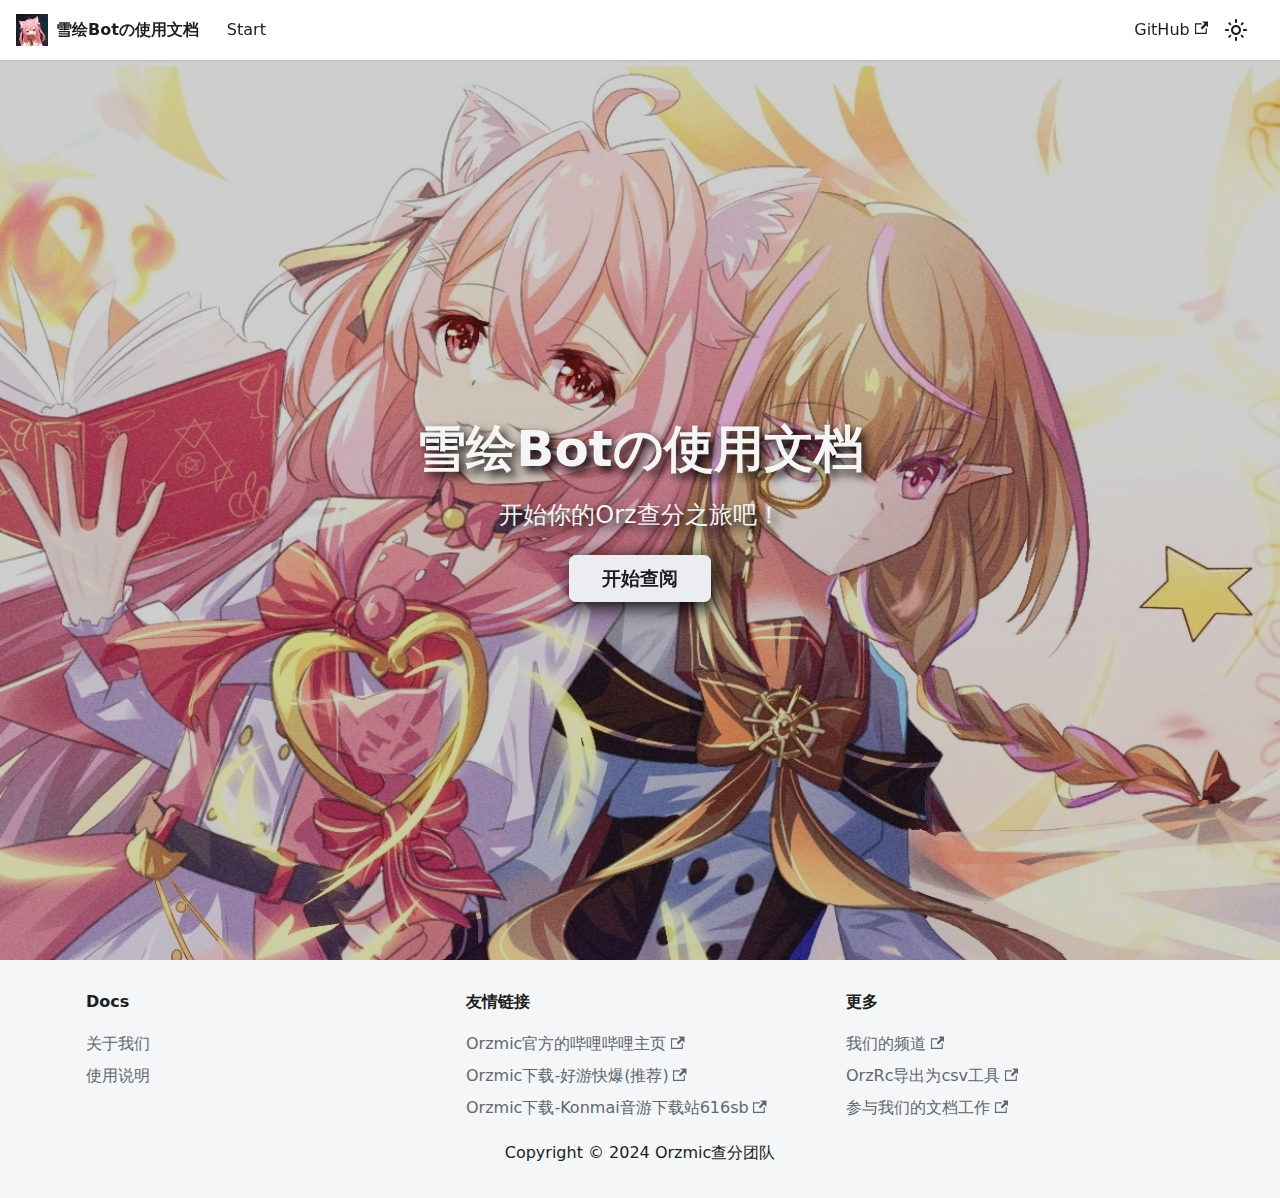
==== commit 6ce9a773: "deploy: b2448022c7b3f5baa2e1f2c8211e69117bfae876" ====
--- a/index.html
+++ b/index.html
@@ -4,13 +4,13 @@
 <meta charset="UTF-8">
 <meta name="generator" content="Docusaurus v2.4.0">
 <title data-rh="true">雪绘Botの使用文档</title><meta data-rh="true" property="og:title" content="雪绘Botの使用文档"><meta data-rh="true" name="viewport" content="width=device-width,initial-scale=1"><meta data-rh="true" name="twitter:card" content="summary_large_image"><meta data-rh="true" property="og:image" content="https://YukieBot.github.io/img/title.jpg"><meta data-rh="true" name="twitter:image" content="https://YukieBot.github.io/img/title.jpg"><meta data-rh="true" property="og:url" content="https://YukieBot.github.io/"><meta data-rh="true" name="docusaurus_locale" content="zh-Hans"><meta data-rh="true" name="docusaurus_tag" content="default"><meta data-rh="true" name="docsearch:language" content="zh-Hans"><meta data-rh="true" name="docsearch:docusaurus_tag" content="default"><meta data-rh="true" name="description" content="由Orz查分组共同开发的OrzmicBot，雪绘Bot，qq机器人，"><meta data-rh="true" property="og:description" content="由Orz查分组共同开发的OrzmicBot，雪绘Bot，qq机器人，"><link data-rh="true" rel="icon" href="/img/Yukie.ico"><link data-rh="true" rel="canonical" href="https://YukieBot.github.io/"><link data-rh="true" rel="alternate" href="https://YukieBot.github.io/" hreflang="zh-Hans"><link data-rh="true" rel="alternate" href="https://YukieBot.github.io/" hreflang="x-default"><script data-rh="true">function maybeInsertBanner(){window.__DOCUSAURUS_INSERT_BASEURL_BANNER&&insertBanner()}function insertBanner(){var n=document.getElementById("docusaurus-base-url-issue-banner-container");if(n){n.innerHTML='\n<div id="docusaurus-base-url-issue-banner" style="border: thick solid red; background-color: rgb(255, 230, 179); margin: 20px; padding: 20px; font-size: 20px;">\n   <p style="font-weight: bold; font-size: 30px;">Your Docusaurus site did not load properly.</p>\n   <p>A very common reason is a wrong site <a href="https://docusaurus.io/docs/docusaurus.config.js/#baseUrl" style="font-weight: bold;">baseUrl configuration</a>.</p>\n   <p>Current configured baseUrl = <span style="font-weight: bold; color: red;">/</span>  (default value)</p>\n   <p>We suggest trying baseUrl = <span id="docusaurus-base-url-issue-banner-suggestion-container" style="font-weight: bold; color: green;"></span></p>\n</div>\n';var e=document.getElementById("docusaurus-base-url-issue-banner-suggestion-container"),s=window.location.pathname,r="/"===s.substr(-1)?s:s+"/";e.innerHTML=r}}window.__DOCUSAURUS_INSERT_BASEURL_BANNER=!0,document.addEventListener("DOMContentLoaded",maybeInsertBanner)</script><link rel="stylesheet" href="/assets/css/styles.40ba8f8c.css">
-<link rel="preload" href="/assets/js/runtime~main.01e84699.js" as="script">
-<link rel="preload" href="/assets/js/main.6f981984.js" as="script">
+<link rel="preload" href="/assets/js/runtime~main.ad03413c.js" as="script">
+<link rel="preload" href="/assets/js/main.9cc4a196.js" as="script">
 </head>
 <body class="navigation-with-keyboard">
 <script>!function(){function t(t){document.documentElement.setAttribute("data-theme",t)}var e=function(){var t=null;try{t=new URLSearchParams(window.location.search).get("docusaurus-theme")}catch(t){}return t}()||function(){var t=null;try{t=localStorage.getItem("theme")}catch(t){}return t}();t(null!==e?e:"light")}()</script><div id="__docusaurus">
-<div id="docusaurus-base-url-issue-banner-container"></div><div role="region" aria-label="跳到主要内容"><a class="skipToContent_fXgn" href="#docusaurus_skipToContent_fallback">跳到主要内容</a></div><nav aria-label="主导航" class="navbar navbar--fixed-top"><div class="navbar__inner"><div class="navbar__items"><button aria-label="切换导航栏" aria-expanded="false" class="navbar__toggle clean-btn" type="button"><svg width="30" height="30" viewBox="0 0 30 30" aria-hidden="true"><path stroke="currentColor" stroke-linecap="round" stroke-miterlimit="10" stroke-width="2" d="M4 7h22M4 15h22M4 23h22"></path></svg></button><a class="navbar__brand" href="/"><div class="navbar__logo"><img src="/img/Yukie.ico" alt="My Site Logo" class="themedImage_ToTc themedImage--light_HNdA"><img src="/img/Yukie.ico" alt="My Site Logo" class="themedImage_ToTc themedImage--dark_i4oU"></div><b class="navbar__title text--truncate">雪绘Botの使用文档</b></a><a class="navbar__item navbar__link" href="/docs/intro">Start</a></div><div class="navbar__items navbar__items--right"><a href="https://github.com/YukieBot" target="_blank" rel="noopener noreferrer" class="navbar__item navbar__link">GitHub<svg width="13.5" height="13.5" aria-hidden="true" viewBox="0 0 24 24" class="iconExternalLink_nPIU"><path fill="currentColor" d="M21 13v10h-21v-19h12v2h-10v15h17v-8h2zm3-12h-10.988l4.035 4-6.977 7.07 2.828 2.828 6.977-7.07 4.125 4.172v-11z"></path></svg></a><div class="toggle_vylO colorModeToggle_DEke"><button class="clean-btn toggleButton_gllP toggleButtonDisabled_aARS" type="button" disabled="" title="切换浅色/暗黑模式（当前为浅色模式）" aria-label="切换浅色/暗黑模式（当前为浅色模式）" aria-live="polite"><svg viewBox="0 0 24 24" width="24" height="24" class="lightToggleIcon_pyhR"><path fill="currentColor" d="M12,9c1.65,0,3,1.35,3,3s-1.35,3-3,3s-3-1.35-3-3S10.35,9,12,9 M12,7c-2.76,0-5,2.24-5,5s2.24,5,5,5s5-2.24,5-5 S14.76,7,12,7L12,7z M2,13l2,0c0.55,0,1-0.45,1-1s-0.45-1-1-1l-2,0c-0.55,0-1,0.45-1,1S1.45,13,2,13z M20,13l2,0c0.55,0,1-0.45,1-1 s-0.45-1-1-1l-2,0c-0.55,0-1,0.45-1,1S19.45,13,20,13z M11,2v2c0,0.55,0.45,1,1,1s1-0.45,1-1V2c0-0.55-0.45-1-1-1S11,1.45,11,2z M11,20v2c0,0.55,0.45,1,1,1s1-0.45,1-1v-2c0-0.55-0.45-1-1-1C11.45,19,11,19.45,11,20z M5.99,4.58c-0.39-0.39-1.03-0.39-1.41,0 c-0.39,0.39-0.39,1.03,0,1.41l1.06,1.06c0.39,0.39,1.03,0.39,1.41,0s0.39-1.03,0-1.41L5.99,4.58z M18.36,16.95 c-0.39-0.39-1.03-0.39-1.41,0c-0.39,0.39-0.39,1.03,0,1.41l1.06,1.06c0.39,0.39,1.03,0.39,1.41,0c0.39-0.39,0.39-1.03,0-1.41 L18.36,16.95z M19.42,5.99c0.39-0.39,0.39-1.03,0-1.41c-0.39-0.39-1.03-0.39-1.41,0l-1.06,1.06c-0.39,0.39-0.39,1.03,0,1.41 s1.03,0.39,1.41,0L19.42,5.99z M7.05,18.36c0.39-0.39,0.39-1.03,0-1.41c-0.39-0.39-1.03-0.39-1.41,0l-1.06,1.06 c-0.39,0.39-0.39,1.03,0,1.41s1.03,0.39,1.41,0L7.05,18.36z"></path></svg><svg viewBox="0 0 24 24" width="24" height="24" class="darkToggleIcon_wfgR"><path fill="currentColor" d="M9.37,5.51C9.19,6.15,9.1,6.82,9.1,7.5c0,4.08,3.32,7.4,7.4,7.4c0.68,0,1.35-0.09,1.99-0.27C17.45,17.19,14.93,19,12,19 c-3.86,0-7-3.14-7-7C5,9.07,6.81,6.55,9.37,5.51z M12,3c-4.97,0-9,4.03-9,9s4.03,9,9,9s9-4.03,9-9c0-0.46-0.04-0.92-0.1-1.36 c-0.98,1.37-2.58,2.26-4.4,2.26c-2.98,0-5.4-2.42-5.4-5.4c0-1.81,0.89-3.42,2.26-4.4C12.92,3.04,12.46,3,12,3L12,3z"></path></svg></button></div><div class="searchBox_ZlJk"></div></div></div><div role="presentation" class="navbar-sidebar__backdrop"></div></nav><div id="docusaurus_skipToContent_fallback" class="main-wrapper mainWrapper_z2l0"><div id="index-page-container"><div id="index-page-bg"></div><div id="index-page-bg-mask"></div><div id="index-page-main"><div id="logo"><span>雪绘Botの使用文档</span></div><div id="index-page-description">开始你的Orz查分之旅吧！</div><div id="index-page-button-container"><div id="index-page-button"><a class="button button--secondary button--lg" href="/docs/intro">开始查阅</a></div></div></div></div></div><footer class="footer"><div class="container container-fluid"><div class="row footer__links"><div class="col footer__col"><div class="footer__title">Docs</div><ul class="footer__items clean-list"><li class="footer__item"><a class="footer__link-item" href="/docs/intro">关于我们</a></li><li class="footer__item"><a class="footer__link-item" href="/docs/help">使用说明</a></li></ul></div><div class="col footer__col"><div class="footer__title">友情链接</div><ul class="footer__items clean-list"><li class="footer__item"><a href="https://space.bilibili.com/516654019" target="_blank" rel="noopener noreferrer" class="footer__link-item">Orzmic官方的哔哩哔哩主页<svg width="13.5" height="13.5" aria-hidden="true" viewBox="0 0 24 24" class="iconExternalLink_nPIU"><path fill="currentColor" d="M21 13v10h-21v-19h12v2h-10v15h17v-8h2zm3-12h-10.988l4.035 4-6.977 7.07 2.828 2.828 6.977-7.07 4.125 4.172v-11z"></path></svg></a></li><li class="footer__item"><a href="https://www.3839.com/a/131304.htm" target="_blank" rel="noopener noreferrer" class="footer__link-item">Orzmic下载-好游快爆(推荐)<svg width="13.5" height="13.5" aria-hidden="true" viewBox="0 0 24 24" class="iconExternalLink_nPIU"><path fill="currentColor" d="M21 13v10h-21v-19h12v2h-10v15h17v-8h2zm3-12h-10.988l4.035 4-6.977 7.07 2.828 2.828 6.977-7.07 4.125 4.172v-11z"></path></svg></a></li><li class="footer__item"><a href="https://616.sb/#O" target="_blank" rel="noopener noreferrer" class="footer__link-item">Orzmic下载-Konmai音游下载站616sb<svg width="13.5" height="13.5" aria-hidden="true" viewBox="0 0 24 24" class="iconExternalLink_nPIU"><path fill="currentColor" d="M21 13v10h-21v-19h12v2h-10v15h17v-8h2zm3-12h-10.988l4.035 4-6.977 7.07 2.828 2.828 6.977-7.07 4.125 4.172v-11z"></path></svg></a></li></ul></div><div class="col footer__col"><div class="footer__title">更多</div><ul class="footer__items clean-list"><li class="footer__item"><a href="https://pd.qq.com/s/dyvq3ldez" target="_blank" rel="noopener noreferrer" class="footer__link-item">我们的频道<svg width="13.5" height="13.5" aria-hidden="true" viewBox="0 0 24 24" class="iconExternalLink_nPIU"><path fill="currentColor" d="M21 13v10h-21v-19h12v2h-10v15h17v-8h2zm3-12h-10.988l4.035 4-6.977 7.07 2.828 2.828 6.977-7.07 4.125 4.172v-11z"></path></svg></a></li><li class="footer__item"><a href="https://orztool.github.io/" target="_blank" rel="noopener noreferrer" class="footer__link-item">OrzRc导出为csv工具<svg width="13.5" height="13.5" aria-hidden="true" viewBox="0 0 24 24" class="iconExternalLink_nPIU"><path fill="currentColor" d="M21 13v10h-21v-19h12v2h-10v15h17v-8h2zm3-12h-10.988l4.035 4-6.977 7.07 2.828 2.828 6.977-7.07 4.125 4.172v-11z"></path></svg></a></li><li class="footer__item"><a href="https://github.com/yukiebot/yukiebot.github.io/" target="_blank" rel="noopener noreferrer" class="footer__link-item">参与我们的文档工作<svg width="13.5" height="13.5" aria-hidden="true" viewBox="0 0 24 24" class="iconExternalLink_nPIU"><path fill="currentColor" d="M21 13v10h-21v-19h12v2h-10v15h17v-8h2zm3-12h-10.988l4.035 4-6.977 7.07 2.828 2.828 6.977-7.07 4.125 4.172v-11z"></path></svg></a></li></ul></div></div><div class="footer__bottom text--center"><div class="footer__copyright">Copyright © 2023 Orzmic查分团队</div></div></div></footer></div>
-<script src="/assets/js/runtime~main.01e84699.js"></script>
-<script src="/assets/js/main.6f981984.js"></script>
+<div id="docusaurus-base-url-issue-banner-container"></div><div role="region" aria-label="跳到主要内容"><a class="skipToContent_fXgn" href="#docusaurus_skipToContent_fallback">跳到主要内容</a></div><nav aria-label="主导航" class="navbar navbar--fixed-top"><div class="navbar__inner"><div class="navbar__items"><button aria-label="切换导航栏" aria-expanded="false" class="navbar__toggle clean-btn" type="button"><svg width="30" height="30" viewBox="0 0 30 30" aria-hidden="true"><path stroke="currentColor" stroke-linecap="round" stroke-miterlimit="10" stroke-width="2" d="M4 7h22M4 15h22M4 23h22"></path></svg></button><a class="navbar__brand" href="/"><div class="navbar__logo"><img src="/img/Yukie.ico" alt="My Site Logo" class="themedImage_ToTc themedImage--light_HNdA"><img src="/img/Yukie.ico" alt="My Site Logo" class="themedImage_ToTc themedImage--dark_i4oU"></div><b class="navbar__title text--truncate">雪绘Botの使用文档</b></a><a class="navbar__item navbar__link" href="/docs/intro">Start</a></div><div class="navbar__items navbar__items--right"><a href="https://github.com/YukieBot" target="_blank" rel="noopener noreferrer" class="navbar__item navbar__link">GitHub<svg width="13.5" height="13.5" aria-hidden="true" viewBox="0 0 24 24" class="iconExternalLink_nPIU"><path fill="currentColor" d="M21 13v10h-21v-19h12v2h-10v15h17v-8h2zm3-12h-10.988l4.035 4-6.977 7.07 2.828 2.828 6.977-7.07 4.125 4.172v-11z"></path></svg></a><div class="toggle_vylO colorModeToggle_DEke"><button class="clean-btn toggleButton_gllP toggleButtonDisabled_aARS" type="button" disabled="" title="切换浅色/暗黑模式（当前为浅色模式）" aria-label="切换浅色/暗黑模式（当前为浅色模式）" aria-live="polite"><svg viewBox="0 0 24 24" width="24" height="24" class="lightToggleIcon_pyhR"><path fill="currentColor" d="M12,9c1.65,0,3,1.35,3,3s-1.35,3-3,3s-3-1.35-3-3S10.35,9,12,9 M12,7c-2.76,0-5,2.24-5,5s2.24,5,5,5s5-2.24,5-5 S14.76,7,12,7L12,7z M2,13l2,0c0.55,0,1-0.45,1-1s-0.45-1-1-1l-2,0c-0.55,0-1,0.45-1,1S1.45,13,2,13z M20,13l2,0c0.55,0,1-0.45,1-1 s-0.45-1-1-1l-2,0c-0.55,0-1,0.45-1,1S19.45,13,20,13z M11,2v2c0,0.55,0.45,1,1,1s1-0.45,1-1V2c0-0.55-0.45-1-1-1S11,1.45,11,2z M11,20v2c0,0.55,0.45,1,1,1s1-0.45,1-1v-2c0-0.55-0.45-1-1-1C11.45,19,11,19.45,11,20z M5.99,4.58c-0.39-0.39-1.03-0.39-1.41,0 c-0.39,0.39-0.39,1.03,0,1.41l1.06,1.06c0.39,0.39,1.03,0.39,1.41,0s0.39-1.03,0-1.41L5.99,4.58z M18.36,16.95 c-0.39-0.39-1.03-0.39-1.41,0c-0.39,0.39-0.39,1.03,0,1.41l1.06,1.06c0.39,0.39,1.03,0.39,1.41,0c0.39-0.39,0.39-1.03,0-1.41 L18.36,16.95z M19.42,5.99c0.39-0.39,0.39-1.03,0-1.41c-0.39-0.39-1.03-0.39-1.41,0l-1.06,1.06c-0.39,0.39-0.39,1.03,0,1.41 s1.03,0.39,1.41,0L19.42,5.99z M7.05,18.36c0.39-0.39,0.39-1.03,0-1.41c-0.39-0.39-1.03-0.39-1.41,0l-1.06,1.06 c-0.39,0.39-0.39,1.03,0,1.41s1.03,0.39,1.41,0L7.05,18.36z"></path></svg><svg viewBox="0 0 24 24" width="24" height="24" class="darkToggleIcon_wfgR"><path fill="currentColor" d="M9.37,5.51C9.19,6.15,9.1,6.82,9.1,7.5c0,4.08,3.32,7.4,7.4,7.4c0.68,0,1.35-0.09,1.99-0.27C17.45,17.19,14.93,19,12,19 c-3.86,0-7-3.14-7-7C5,9.07,6.81,6.55,9.37,5.51z M12,3c-4.97,0-9,4.03-9,9s4.03,9,9,9s9-4.03,9-9c0-0.46-0.04-0.92-0.1-1.36 c-0.98,1.37-2.58,2.26-4.4,2.26c-2.98,0-5.4-2.42-5.4-5.4c0-1.81,0.89-3.42,2.26-4.4C12.92,3.04,12.46,3,12,3L12,3z"></path></svg></button></div><div class="searchBox_ZlJk"></div></div></div><div role="presentation" class="navbar-sidebar__backdrop"></div></nav><div id="docusaurus_skipToContent_fallback" class="main-wrapper mainWrapper_z2l0"><div id="index-page-container"><div id="index-page-bg"></div><div id="index-page-bg-mask"></div><div id="index-page-main"><div id="logo"><span>雪绘Botの使用文档</span></div><div id="index-page-description">开始你的Orz查分之旅吧！</div><div id="index-page-button-container"><div id="index-page-button"><a class="button button--secondary button--lg" href="/docs/intro">开始查阅</a></div></div></div></div></div><footer class="footer"><div class="container container-fluid"><div class="row footer__links"><div class="col footer__col"><div class="footer__title">Docs</div><ul class="footer__items clean-list"><li class="footer__item"><a class="footer__link-item" href="/docs/intro">关于我们</a></li><li class="footer__item"><a class="footer__link-item" href="/docs/help">使用说明</a></li></ul></div><div class="col footer__col"><div class="footer__title">友情链接</div><ul class="footer__items clean-list"><li class="footer__item"><a href="https://space.bilibili.com/516654019" target="_blank" rel="noopener noreferrer" class="footer__link-item">Orzmic官方的哔哩哔哩主页<svg width="13.5" height="13.5" aria-hidden="true" viewBox="0 0 24 24" class="iconExternalLink_nPIU"><path fill="currentColor" d="M21 13v10h-21v-19h12v2h-10v15h17v-8h2zm3-12h-10.988l4.035 4-6.977 7.07 2.828 2.828 6.977-7.07 4.125 4.172v-11z"></path></svg></a></li><li class="footer__item"><a href="https://www.3839.com/a/131304.htm" target="_blank" rel="noopener noreferrer" class="footer__link-item">Orzmic下载-好游快爆(推荐)<svg width="13.5" height="13.5" aria-hidden="true" viewBox="0 0 24 24" class="iconExternalLink_nPIU"><path fill="currentColor" d="M21 13v10h-21v-19h12v2h-10v15h17v-8h2zm3-12h-10.988l4.035 4-6.977 7.07 2.828 2.828 6.977-7.07 4.125 4.172v-11z"></path></svg></a></li><li class="footer__item"><a href="https://616.sb/#O" target="_blank" rel="noopener noreferrer" class="footer__link-item">Orzmic下载-Konmai音游下载站616sb<svg width="13.5" height="13.5" aria-hidden="true" viewBox="0 0 24 24" class="iconExternalLink_nPIU"><path fill="currentColor" d="M21 13v10h-21v-19h12v2h-10v15h17v-8h2zm3-12h-10.988l4.035 4-6.977 7.07 2.828 2.828 6.977-7.07 4.125 4.172v-11z"></path></svg></a></li></ul></div><div class="col footer__col"><div class="footer__title">更多</div><ul class="footer__items clean-list"><li class="footer__item"><a href="https://pd.qq.com/s/dyvq3ldez" target="_blank" rel="noopener noreferrer" class="footer__link-item">我们的频道<svg width="13.5" height="13.5" aria-hidden="true" viewBox="0 0 24 24" class="iconExternalLink_nPIU"><path fill="currentColor" d="M21 13v10h-21v-19h12v2h-10v15h17v-8h2zm3-12h-10.988l4.035 4-6.977 7.07 2.828 2.828 6.977-7.07 4.125 4.172v-11z"></path></svg></a></li><li class="footer__item"><a href="https://orztool.github.io/" target="_blank" rel="noopener noreferrer" class="footer__link-item">OrzRc导出为csv工具<svg width="13.5" height="13.5" aria-hidden="true" viewBox="0 0 24 24" class="iconExternalLink_nPIU"><path fill="currentColor" d="M21 13v10h-21v-19h12v2h-10v15h17v-8h2zm3-12h-10.988l4.035 4-6.977 7.07 2.828 2.828 6.977-7.07 4.125 4.172v-11z"></path></svg></a></li><li class="footer__item"><a href="https://github.com/yukiebot/yukiebot.github.io/" target="_blank" rel="noopener noreferrer" class="footer__link-item">参与我们的文档工作<svg width="13.5" height="13.5" aria-hidden="true" viewBox="0 0 24 24" class="iconExternalLink_nPIU"><path fill="currentColor" d="M21 13v10h-21v-19h12v2h-10v15h17v-8h2zm3-12h-10.988l4.035 4-6.977 7.07 2.828 2.828 6.977-7.07 4.125 4.172v-11z"></path></svg></a></li></ul></div></div><div class="footer__bottom text--center"><div class="footer__copyright">Copyright © 2024 Orzmic查分团队</div></div></div></footer></div>
+<script src="/assets/js/runtime~main.ad03413c.js"></script>
+<script src="/assets/js/main.9cc4a196.js"></script>
 </body>
 </html>